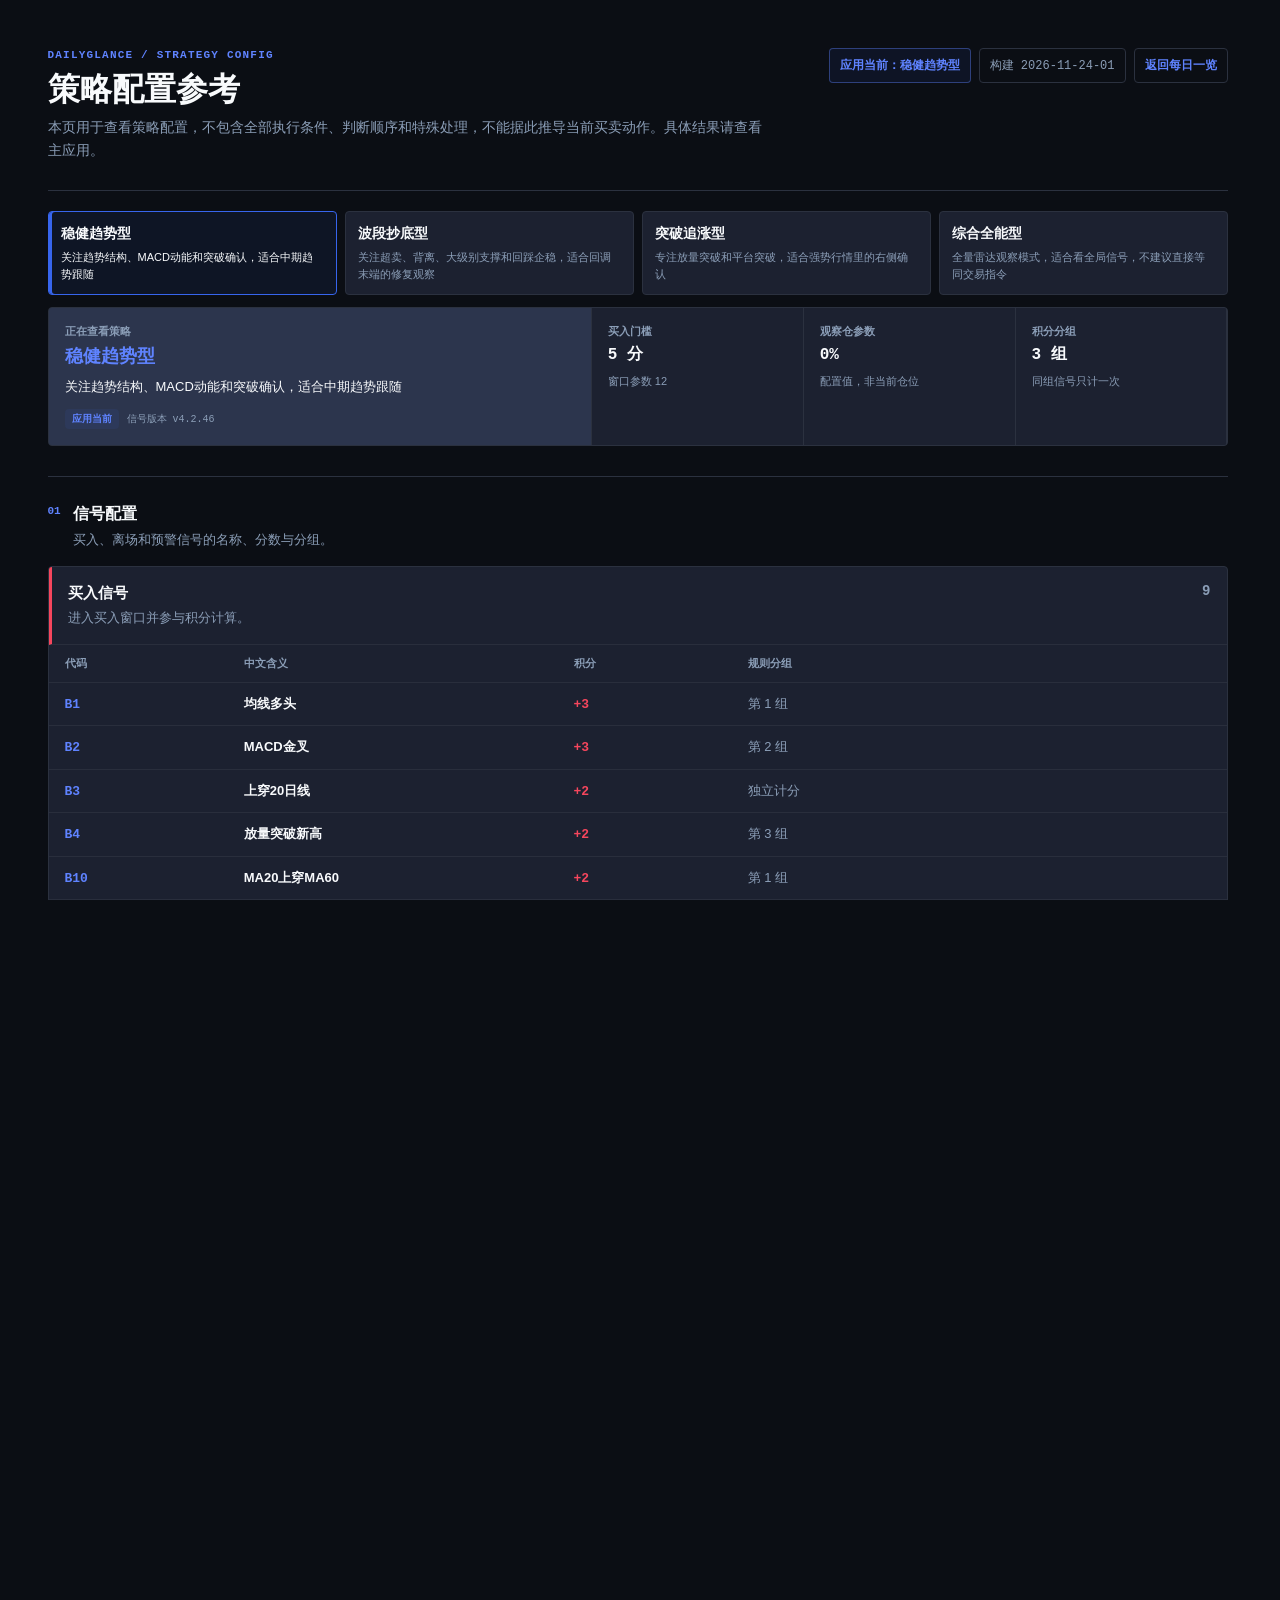
==== strategy-inspector.html @ 417b120c "Release DailyGlance 2026-11-24-01" ====
<!DOCTYPE html>
<html lang="zh-CN" class="strategy-inspector-document">
<head>
<meta charset="UTF-8">
<meta name="viewport" content="width=device-width, initial-scale=1.0">
<meta name="description" content="DailyGlance 当前生产策略的配置参考，不包含完整执行规则。">
<title>策略配置参考 · DailyGlance</title>
<link rel="icon" href="assets/icons/favicon.svg" type="image/svg+xml">
<link rel="stylesheet" href="assets/css/dailyglance.css?v=20261124-01">
<link rel="stylesheet" href="assets/css/strategy-inspector.css?v=20261124-01">
</head>
<body class="strategy-inspector-page">
<div id="mobileGate" aria-label="电脑端使用提示">
    <div class="mobile-gate-card">
        <div class="mobile-gate-icon"><img src="assets/icons/logo.svg" alt="" aria-hidden="true"></div>
        <div class="mobile-gate-title">请使用电脑端打开策略配置参考</div>
        <div class="mobile-gate-text">配置参考页需要至少 1024px 的可用宽度。</div>
        <div class="mobile-gate-brand">DailyGlance · LINPO LAB · © 2026</div>
    </div>
</div>
<main class="strategy-inspector-shell">
    <header class="strategy-inspector-header">
        <div class="strategy-inspector-copy">
            <div class="strategy-inspector-kicker">DAILYGLANCE / STRATEGY CONFIG</div>
            <h1>策略配置参考</h1>
            <p>本页用于查看策略配置，不包含全部执行条件、判断顺序和特殊处理，不能据此推导当前买卖动作。具体结果请查看主应用。</p>
        </div>
        <div class="strategy-inspector-header-actions">
            <span id="strategyCurrent" class="strategy-current-badge">应用当前：--</span>
            <span id="strategyBuild" class="strategy-build mono">构建 --</span>
            <a class="strategy-back-link" href="index.html" title="返回每日一览">返回每日一览</a>
        </div>
    </header>

    <nav id="strategyTabs" class="strategy-tabs" aria-label="策略选择"></nav>
    <section id="strategyOverview" class="strategy-overview" aria-live="polite"></section>

    <section class="strategy-section">
        <div class="strategy-section-heading"><span class="strategy-section-index">01</span><div><h2>信号配置</h2><p>买入、离场和预警信号的名称、分数与分组。</p></div></div>
        <div id="signalGroups" class="signal-groups"></div>
    </section>

    <section class="strategy-section">
        <div class="strategy-section-heading"><span class="strategy-section-index">02</span><div><h2>积分与窗口</h2><p>查看窗口参数、积分门槛和分组配置。</p></div></div>
        <div id="scoreRules" class="score-rules"></div>
    </section>

    <section class="strategy-section">
        <div class="strategy-section-heading"><span class="strategy-section-index">03</span><div><h2>原始配置</h2><p>直接读取当前策略配置对象，不包含计算代码中的全部判断逻辑。</p></div></div>
        <details class="strategy-config-details"><summary>展开当前策略配置对象</summary><pre id="rawConfig"></pre></details>
    </section>
    <footer class="strategy-inspector-footer">仅用于观察、研究和复盘，不构成投资建议。实际行情信号和每日结论请以主应用为准。</footer>
</main>
<script src="assets/js/00-strategy-config.js?v=20261124-01"></script>
<script src="assets/js/strategy-inspector.js?v=20261124-01"></script>
</body>
</html>
---- assets/css/dailyglance.css ----
/* =========================================
   1. 全局设计变量 (Design Tokens)
========================================= */
:root {
    --red: #f6465d;          
    --green: #0ecb81;        
    --blue-action: #3765ed;
    --blue-text: #5f83ff;
    --blue: var(--blue-action);
    --yellow: #f5a623;       
    --up-color: var(--red);
    --down-color: var(--green);

    --bg-up-light: rgba(246, 70, 93, 0.05);
    --bg-down-light: rgba(14, 203, 129, 0.05);
    --bg-blue-light: rgba(55, 101, 237, 0.08);
    --bg-warn-light: rgba(245, 166, 35, 0.05);
    
    --dark-bg: #0b0e14;      
    --sidebar-bg: #151924;   
    --inner-bg: #1c2130;     
    --item-bg: rgba(255, 255, 255, 0.04);
    
    --border-color: #2b313f; 
    --border-light: rgba(255, 255, 255, 0.06); 
    
    --text-main: #f8fafc;    
    --text-dim: #8b9eb7;     
    
    --page-padding: var(--space-4);
    --nav-width: 260px;
    --info-width: 350px;

    /* Radius Tokens */
    --radius-sm: 4px;
    --radius-md: 8px;
    --radius-lg: 12px;

    /* Spacing Tokens — 4px base unit */
    --space-1: 4px;
    --space-2: 8px;
    --space-3: 12px;
    --space-4: 16px;
    --space-5: 20px;
    --space-6: 24px;
    --space-8: 32px;
    --space-10: 40px;
    --space-12: 48px;

    /* Typography Tokens */
    --text-xs: 10px;
    --text-sm: 11px;
    --text-base: 12px;
    --text-md: 13px;
    --text-lg: 14px;
    --text-xl: 15px;
    --text-2xl: 16px;
    --text-3xl: 18px;
    --text-4xl: 20px;
    --text-hero: 32px;

    /* Motion Tokens */
    --transition-instant: 80ms ease;
    --transition-fast: 150ms ease;
    --transition-normal: 250ms ease;
    --transition-slow: 400ms ease;
    --transition-bounce: 300ms cubic-bezier(0.16, 1, 0.3, 1);
}

/* =========================================
   2. 基础重置与排版 (Reset & Typography)
========================================= */
* { margin: 0; padding: 0; box-sizing: border-box; }
html, body { height: 100%; width: 100%; overscroll-behavior: none; overscroll-behavior-x: none; }
body { color-scheme: dark; font-family: -apple-system, BlinkMacSystemFont, "Segoe UI", "PingFang SC", "Microsoft YaHei", "Noto Sans CJK SC", Arial, sans-serif; background: var(--dark-bg); color: var(--text-main); overflow: hidden; overscroll-behavior: none; overscroll-behavior-x: none; }
.mono { font-family: ui-monospace, SFMono-Regular, Menlo, Monaco, Consolas, "Liberation Mono", monospace; }

#mobileGate { display: none; }

::-webkit-scrollbar { width: 5px; height: 5px; }
::-webkit-scrollbar-track { background: transparent; }
::-webkit-scrollbar-thumb { background: rgba(139, 158, 183, 0.3); border-radius: 4px; }
::-webkit-scrollbar-thumb:hover { background: rgba(139, 158, 183, 0.6); }

.text-bull { color: var(--up-color) !important; }
.text-bear { color: var(--down-color) !important; }
.text-info { color: var(--blue-text) !important; }
.text-warn { color: var(--yellow) !important; }
.text-main { color: var(--text-main) !important; }
.text-dim { color: var(--text-dim) !important; }
.up { color: var(--up-color) !important; }
.down { color: var(--down-color) !important; }
.flat { color: var(--text-dim) !important; }

/* =========================================
   2.5 可访问性 — 键盘焦点 (Accessibility)
========================================= */
.compact-disclosure > summary:focus-visible,
.compact-watchlist-picker:focus-visible,
.compact-watchlist-add:focus-visible,
.compact-latest-button:focus-visible,
.logo-box:focus-visible,
.icon-btn:focus-visible,
.seg-btn:focus-visible,
.nav-btn:focus-visible,
.nav-list-item:focus-visible,
.watchlist-select-target:focus-visible,
.wl-drag-handle:focus-visible,
.wl-close:focus-visible,
.header-more-item:focus-visible,
.custom-modal-btn:focus-visible,
.toast-action:focus-visible,
.nav-capsule .btn-sm:focus-visible,
.sg-close:focus-visible,
.sg-strategy button:focus-visible,
.stock-search input:focus-visible,
.data-status-pill:focus-visible,
.workspace-empty-action:focus-visible,
.external-boundary-note:focus-visible,
.perf-toolbar button:focus-visible,
.ma-checkbox:has(input:focus-visible) {
    outline: 2px solid var(--blue-action);
    outline-offset: 2px;
}

/* =========================================
   3. 核心布局架构 (Layout Architecture)
========================================= */
.header { height: 60px; display: grid; grid-template-columns: var(--nav-width) minmax(0, 1fr) var(--info-width); align-items: center; padding: 0; background: var(--sidebar-bg); border-bottom: 1px solid var(--border-color); flex-shrink: 0; z-index: 10; position: relative; padding-top: env(safe-area-inset-top); }
.header-left { display: flex; align-items: center; gap: var(--space-3); min-width: 0; padding-left: var(--page-padding); user-select: none; }
.logo-box { background: var(--blue-action); width: 28px; height: 28px; border-radius: var(--radius-sm); display: flex; align-items: center; justify-content: center; color: #fff; text-decoration: none; transition: transform var(--transition-fast); }
.logo-box:active { transform: scale(0.95); }
.logo-img { width: 100%; height: 100%; display: block; object-fit: cover; border-radius: var(--radius-sm); }
.header-title-group { display: flex; flex-direction: column; gap: 2px; min-width: 0; }
.header-title { font-size: var(--text-xl); font-weight: 800; letter-spacing: 0.5px; }
.header-owner { color: var(--text-dim); font-size: var(--text-xs); font-weight: 700; letter-spacing: 0.6px; line-height: 1; }
.header-center { display: flex; gap: var(--space-6); height: 100%; min-width: 0; align-items: center; justify-content: center; }
.header-right { display: flex; align-items: center; justify-content: flex-end; gap: var(--space-3); min-width: 0; padding-right: var(--page-padding); }
.live-clock { font-size: var(--text-md); white-space: nowrap; letter-spacing: .03em; }
.header-tool-divider { width: 1px; height: 24px; flex-shrink: 0; background: var(--border-color); }
.header-action-group { display: flex; align-items: center; gap: var(--space-2); }
.header-more-wrap { position: relative; }
.header-more-wrap > .icon-btn[aria-expanded="true"] { color: var(--text-main); background: var(--inner-bg); }
.header-more-menu { position: absolute; top: calc(100% + var(--space-2)); right: 0; z-index: 100; width: 184px; padding: var(--space-2); border: 1px solid var(--border-color); border-radius: var(--radius-md); background: var(--sidebar-bg); box-shadow: 0 10px 30px rgba(0,0,0,.45); }
.header-more-menu[hidden] { display: none; }
.header-more-item { appearance: none; width: 100%; height: 36px; display: flex; align-items: center; gap: var(--space-3); padding: 0 var(--space-3); border: 0; border-radius: var(--radius-sm); background: transparent; color: var(--text-main); font-size: var(--text-base); font-weight: 600; text-align: left; cursor: pointer; transition: color var(--transition-instant), background var(--transition-instant); }
.header-more-item:hover { background: var(--inner-bg); }
.header-more-item svg { width: 16px; height: 16px; flex-shrink: 0; }
.header-more-item.is-destructive { color: var(--red); }
.header-more-item.is-destructive:hover { background: var(--bg-up-light); }
.header-more-divider { height: 1px; margin: var(--space-1) var(--space-2); background: var(--border-light); }

.main-container { display: flex; height: calc(100vh - 60px - env(safe-area-inset-top)); min-height: 0; background: var(--dark-bg); }
.main-container[hidden] { display: none; }
.nav-section { width: var(--nav-width); display: flex; flex-direction: column; padding: var(--space-4); gap: var(--space-2); overflow: hidden; background: var(--sidebar-bg); flex-shrink: 0; border-right: 1px solid var(--border-color); padding-bottom: max(var(--space-4), env(safe-area-inset-bottom)); }
#indexNavList { min-height: 0; flex: 1; flex-direction: column; overflow: hidden; }
#stockNavList { min-height: 0; flex: 1; flex-direction: column; overflow: hidden; }
.chart-section { flex: 1; display: flex; flex-direction: column; padding: var(--space-4); background: var(--sidebar-bg); min-width: 0; padding-bottom: max(var(--space-4), env(safe-area-inset-bottom)); }
.info-section { width: var(--info-width); display: flex; flex-direction: column; padding: var(--space-4); gap: var(--space-3); overflow-y: auto; background: var(--sidebar-bg); flex-shrink: 0; border-left: 1px solid var(--border-color); padding-bottom: max(var(--space-4), env(safe-area-inset-bottom)); }
.main-container.is-watchlist-empty .info-section { display: none; }
.external-workspace[hidden] { display: none; }
.external-workspace { height: calc(100vh - 60px - env(safe-area-inset-top)); min-height: 0; overflow-y: auto; background: var(--dark-bg); padding: var(--space-5); padding-bottom: max(var(--space-5), env(safe-area-inset-bottom)); }
.external-shell { width: min(1180px, 100%); min-height: 100%; margin: 0 auto; display: flex; flex-direction: column; gap: var(--space-6); }
.external-page-head { display: flex; align-items: center; justify-content: space-between; gap: var(--space-4); padding-bottom: var(--space-3); border-bottom: 1px solid var(--border-color); }
.external-page-copy { min-width: 0; flex: 1; display: flex; flex-direction: column; align-items: flex-start; gap: var(--space-1); }
.external-kicker,
.external-section-kicker { color: var(--blue-text); font-size: var(--text-xs); font-weight: 800; line-height: 1.2; }
.external-page-copy .external-kicker,
.external-page-copy h1 { white-space: nowrap; }
.external-page-copy h1 { margin: 0; font-size: var(--text-2xl); line-height: 1.25; }
.external-page-actions { display: flex; align-items: center; justify-content: flex-end; gap: var(--space-3); flex-shrink: 0; }
.external-page-actions .data-status-pill { max-width: 150px; }
.external-section-head { min-height: 36px; display: flex; align-items: flex-end; justify-content: space-between; gap: var(--space-4); margin-bottom: var(--space-3); }
.external-section-head h2 { margin-top: var(--space-1); font-size: var(--text-xl); line-height: 1.3; }
.external-snapshot-meta { color: var(--text-dim); font-size: var(--text-xs); text-align: right; }
.external-env-strip { min-height: 44px; display: grid; grid-template-columns: auto minmax(0, 1fr) auto; align-items: center; gap: var(--space-3); padding: var(--space-2) var(--space-3); border: 1px solid var(--border-color); border-radius: var(--radius-sm); background: var(--sidebar-bg); }
.external-env-strip-label { min-width: 112px; display: flex; flex-direction: column; gap: 2px; }
.external-env-strip-label strong { color: var(--text-main); font-size: var(--text-sm); line-height: 1.2; }
.external-env-strip-label span { color: var(--text-dim); font-size: var(--text-xs); line-height: 1.2; }
.external-env-strip-items { min-width: 0; display: grid; grid-template-columns: repeat(4, minmax(0, 1fr)); gap: var(--space-2); }
.external-env-strip-item { min-width: 0; display: flex; align-items: center; gap: 3px; padding-left: 6px; border-left: 2px solid var(--border-color); color: var(--text-dim); font-size: var(--text-xs); line-height: 1.35; white-space: nowrap; overflow: hidden; }
.external-env-strip-theme { flex-shrink: 0; color: var(--text-main); font-weight: 700; }
.external-env-strip-change { flex-shrink: 0; font-weight: 700; }
.external-env-strip-arrow { flex-shrink: 0; color: var(--text-dim); }
.external-env-strip-industries { min-width: 0; overflow: hidden; text-overflow: ellipsis; }
.external-env-strip-boundary { flex-shrink: 0; padding-left: var(--space-3); border-left: 1px solid var(--border-light); color: var(--yellow); font-size: var(--text-xs); font-weight: 700; white-space: nowrap; }
.sector-summary-grid { display: grid; grid-template-columns: repeat(4, minmax(0, 1fr)); gap: var(--space-3); }
.sector-summary-card { min-width: 0; min-height: 128px; padding: var(--space-4); border: 1px solid var(--border-color); border-radius: var(--radius-md); background: var(--sidebar-bg); display: flex; flex-direction: column; }
.sector-summary-label { display: flex; align-items: center; gap: var(--space-2); color: var(--text-dim); font-size: var(--text-sm); font-weight: 700; }
.sector-summary-dot { width: 7px; height: 7px; flex: 0 0 auto; border-radius: 50%; background: var(--border-color); }
.sector-summary-dot.is-positive { background: var(--up-color); }
.sector-summary-dot.is-mixed,
.sector-summary-dot.is-warning { background: var(--yellow); }
.sector-summary-dot.is-info { background: var(--blue); }
.sector-summary-value { margin-top: var(--space-2); color: var(--text-main); font-size: var(--text-3xl); font-weight: 800; line-height: 1.15; overflow: hidden; text-overflow: ellipsis; white-space: nowrap; }
.sector-summary-value span { margin-left: 4px; color: var(--text-dim); font-size: var(--text-xs); font-weight: 600; }
.sector-summary-note { margin-top: auto; padding-top: var(--space-2); color: var(--text-dim); font-size: var(--text-xs); line-height: 1.45; }
.sector-concept-list { display: grid; grid-template-columns: repeat(3, minmax(0, 1fr)); gap: var(--space-2); }
.sector-concept-row { min-width: 0; display: grid; grid-template-columns: minmax(0, 1.5fr) repeat(3, minmax(0, .65fr)) minmax(0, 1.2fr); align-items: center; gap: var(--space-2); padding: var(--space-2) var(--space-3); border: 1px solid var(--border-light); border-radius: var(--radius-sm); background: var(--inner-bg); overflow: hidden; }
.sector-concept-row > div:not(.sector-concept-identity) { min-width: 0; display: flex; flex-direction: column; gap: 2px; }
.sector-concept-row span { color: var(--text-dim); font-size: var(--text-xs); }
.sector-concept-row strong { min-width: 0; color: var(--text-main); font-size: var(--text-xs); overflow: hidden; text-overflow: ellipsis; white-space: nowrap; }
.sector-concept-row strong.up { color: var(--up-color); }
.sector-concept-row strong.down { color: var(--down-color); }
.sector-concept-identity { min-width: 0; display: flex; flex-direction: column; gap: 2px; }
.sector-concept-identity strong { font-size: var(--text-sm); }
.sector-concept-leader { min-width: 0; display: flex; align-items: baseline; gap: 3px; overflow: hidden; white-space: nowrap; }
.sector-concept-row .sector-concept-leader-name { min-width: 0; color: var(--text-main); font-size: var(--text-xs); font-weight: 500; overflow: hidden; text-overflow: ellipsis; white-space: nowrap; }
.sector-concept-row .sector-concept-leader-code { flex: 0 0 auto; color: var(--text-dim); font-size: var(--text-xs); font-weight: 500; }
.sector-concept-empty { grid-column: 1 / -1; padding: var(--space-4); border: 1px dashed var(--border-color); color: var(--text-dim); font-size: var(--text-sm); text-align: center; }
.sector-trend-grid { display: grid; grid-template-columns: repeat(2, minmax(0, 1fr)); gap: var(--space-3); }
.sector-trend-card { min-width: 0; padding: var(--space-4); border: 1px solid var(--border-color); border-radius: var(--radius-md); background: var(--sidebar-bg); display: flex; flex-direction: column; gap: var(--space-3); }
.sector-trend-card-head { display: flex; align-items: flex-start; justify-content: space-between; gap: var(--space-3); }
.sector-trend-identity { min-width: 0; }
.sector-trend-eyebrow { min-width: 0; display: flex; align-items: center; gap: var(--space-2); color: var(--text-dim); font-size: var(--text-xs); }
.sector-trend-eyebrow > span:first-child { padding: 2px var(--space-1); border: 1px solid var(--border-light); border-radius: var(--radius-sm); color: var(--blue-text); font-weight: 700; }
.sector-trend-identity h3 { margin-top: var(--space-2); color: var(--text-main); font-size: var(--text-xl); line-height: 1.3; overflow: hidden; text-overflow: ellipsis; white-space: nowrap; }
.sector-trend-score { flex: 0 0 auto; display: flex; flex-direction: column; align-items: flex-end; }
.sector-trend-score strong { color: var(--text-main); font-size: var(--text-3xl); line-height: 1; }
.sector-trend-score span { margin-top: 3px; color: var(--text-dim); font-size: var(--text-xs); }
.sector-trend-metrics { display: grid; grid-template-columns: repeat(3, minmax(0, 1fr)); gap: 1px; overflow: hidden; border: 1px solid var(--border-light); border-radius: var(--radius-sm); background: var(--border-light); }
.sector-trend-metrics > div { min-width: 0; padding: var(--space-2); background: var(--inner-bg); display: flex; flex-direction: column; gap: 3px; }
.sector-trend-metrics span { color: var(--text-dim); font-size: var(--text-xs); }
.sector-trend-metrics strong { color: var(--text-main); font-size: var(--text-sm); overflow: hidden; text-overflow: ellipsis; white-space: nowrap; }
.sector-trend-evidence { display: flex; align-items: center; flex-wrap: wrap; gap: var(--space-2) var(--space-3); color: var(--text-dim); font-size: var(--text-xs); line-height: 1.45; }
.sector-trend-etf { display: grid; grid-template-columns: auto minmax(0, 1fr) minmax(0, 1fr); align-items: center; gap: var(--space-2); padding: var(--space-2) 0; border-top: 1px solid var(--border-light); border-bottom: 1px solid var(--border-light); color: var(--text-dim); font-size: var(--text-xs); }
.sector-trend-etf strong { min-width: 0; overflow: hidden; text-overflow: ellipsis; white-space: nowrap; color: var(--text-main); font-size: var(--text-xs); }
.sector-trend-etf em { margin-left: 3px; color: var(--text-dim); font-style: normal; font-weight: 500; }
.sector-trend-etf .is-unmapped { grid-column: 2 / -1; color: var(--text-dim); font-weight: 500; }
.sector-trend-candidates { display: flex; flex-direction: column; gap: var(--space-2); padding-top: var(--space-2); border-top: 1px solid var(--border-light); }
.sector-trend-candidates > span { color: var(--text-dim); font-size: var(--text-xs); }
.sector-trend-candidates > div { display: grid; grid-template-columns: repeat(3, minmax(0, 1fr)); gap: var(--space-2); }
.sector-candidate-chip { min-width: 0; display: flex; flex-direction: column; gap: 3px; padding: var(--space-2); border: 1px solid var(--border-light); border-radius: var(--radius-sm); background: var(--inner-bg); }
.sector-candidate-chip span:first-child { color: var(--text-main); font-size: var(--text-xs); font-weight: 700; overflow: hidden; text-overflow: ellipsis; white-space: nowrap; }
.sector-candidate-chip span:last-child { color: var(--text-dim); font-size: var(--text-xs); overflow: hidden; text-overflow: ellipsis; white-space: nowrap; }
.sector-candidate-empty { grid-column: 1 / -1; color: var(--text-dim); font-size: var(--text-xs); }
.sector-trend-invalid { display: grid; grid-template-columns: auto minmax(0, 1fr); gap: var(--space-2); padding-top: var(--space-2); border-top: 1px dashed var(--border-color); color: var(--text-dim); font-size: var(--text-xs); line-height: 1.5; }
.sector-trend-invalid strong { color: var(--text-main); white-space: nowrap; }
.sector-trend-empty { grid-column: 1 / -1; padding: var(--space-6); border: 1px dashed var(--border-color); border-radius: var(--radius-md); background: var(--inner-bg); color: var(--text-dim); font-size: var(--text-sm); text-align: center; }
.external-boundary-note { display: flex; align-items: flex-start; gap: var(--space-3); padding: var(--space-3) var(--space-4); border: 1px solid var(--border-color); border-radius: var(--radius-sm); background: var(--inner-bg); color: var(--text-dim); font-size: var(--text-sm); line-height: 1.55; }
.external-boundary-note strong { flex-shrink: 0; color: var(--text-main); }
.external-copyright { margin-top: auto; }

/* =========================================
   4. UI 基础组件库 (UI Components)
========================================= */
.nav-btn { padding: 0; height: 100%; border: none; background: transparent; color: var(--text-dim); font-size: var(--text-md); font-weight: 600; cursor: pointer; white-space: nowrap; transition: color var(--transition-fast); user-select: none; position: relative; display: flex; align-items: center; }
.nav-btn:hover { color: var(--text-main); }
.nav-btn.active { color: var(--blue-text); font-weight: 700; }
.nav-btn.active::after { content: ''; position: absolute; bottom: -1px; left: 0; right: 0; height: 3px; background: var(--blue-action); border-radius: 3px 3px 0 0; }

.icon-btn { background: transparent; border: 1px solid var(--border-color); color: var(--text-dim); cursor: pointer; padding: var(--space-2); border-radius: var(--radius-sm); transition: all var(--transition-instant); display: flex; align-items: center; justify-content: center; }
.icon-btn:hover:not(:disabled) { background: var(--inner-bg); color: var(--text-main); }
.icon-btn:active:not(:disabled) { transform: scale(0.95); }
.icon-btn:disabled { opacity: 0.3; cursor: not-allowed; border-color: transparent; }
.icon-btn .icon { width: 16px; height: 16px; }
.icon-btn-label { gap: var(--space-2); padding-left: var(--space-3); padding-right: var(--space-3); color: var(--text-main); font-size: var(--text-sm); font-weight: 700; white-space: nowrap; }

.terminal-block { background: var(--sidebar-bg); border: 1px solid var(--border-color); border-radius: var(--radius-md); padding: var(--space-4); display: flex; flex-direction: column; box-shadow: inset 0 1px 1px rgba(255,255,255,0.02); }
.terminal-block.no-bg { background: transparent; border: none; padding: 0; box-shadow: none; }
.block-title { font-size: var(--text-base); color: var(--text-dim); font-weight: 700; border-bottom: 1px solid var(--border-color); padding-bottom: var(--space-2); margin-bottom: var(--space-3); display: flex; justify-content: space-between; align-items: baseline; }

/* 动作面板语义化类 */
.action-panel { border-radius: var(--radius-md); padding: var(--space-4); display: flex; flex-direction: column; gap: var(--space-2); border: 1px solid var(--border-color); border-left-width: 4px; position: relative; }
.panel-bull { background: var(--bg-up-light); border-left-color: var(--up-color); }
.panel-bear { background: var(--bg-down-light); border-left-color: var(--down-color); }
.panel-warn { background: var(--bg-warn-light); border-left-color: var(--yellow); }
.panel-info { background: var(--bg-blue-light); border-left-color: var(--blue); }
.panel-neutral { background: var(--item-bg); border-left-color: var(--border-color); }

.action-panel .kicker { color: var(--text-dim); font-size: var(--text-sm); font-weight: 600; }
.action-panel .action-line { display: flex; justify-content: space-between; align-items: flex-start; gap: var(--space-3); }
.action-panel .action-name { font-size: var(--text-4xl); font-weight: 800; flex: 1; min-width: 0; }
.action-panel .action-cap { text-align: right; }
.action-panel .action-cap span { display: block; color: var(--text-dim); font-size: var(--text-xs); margin-bottom: 2px; }
.action-panel .action-cap strong { display: block; color: var(--text-main); font-size: var(--text-3xl); font-weight: 700; }
.action-panel .action-cap .position-change-from { display: inline; margin: 0; font-size: var(--text-sm); font-weight: 500; white-space: nowrap; }
.action-panel .action-sub { color: var(--text-dim); font-size: var(--text-base); line-height: 1.5; padding-top: var(--space-3); border-top: 1px dashed var(--border-color); }
.conclusion-environment { font-size: var(--text-sm); line-height: 1.5; }
.decision-reason-block { display: flex; flex-direction: column; padding-top: var(--space-3); border-top: 1px dashed var(--border-color); }
.decision-reason-row { display: grid; grid-template-columns: 7.5em minmax(0, 1fr); align-items: flex-start; column-gap: var(--space-2); padding: var(--space-2) 0; color: var(--text-dim); font-size: var(--text-sm); line-height: 1.55; border-bottom: 1px solid var(--border-light); }
.decision-reason-row:first-child { padding-top: 0; }
.decision-reason-row:last-child { padding-bottom: 0; border-bottom: none; }
.decision-reason-row > span { color: var(--text-main); font-weight: 700; white-space: nowrap; }
.decision-reason-row > div { min-width: 0; overflow-wrap: anywhere; }

.level-line { display: grid; grid-template-columns: 1fr 1fr; gap: var(--space-2); margin-top: var(--space-1); }
.level-pill { display: flex; flex-direction: row; justify-content: space-between; align-items: center; background: var(--inner-bg); padding: var(--space-2) var(--space-3); border-radius: var(--radius-sm); border: 1px solid var(--border-light); }
.level-pill span { color: var(--text-dim); font-size: var(--text-sm); font-weight: 500; white-space: nowrap; }
.level-pill strong { color: var(--text-main); font-size: var(--text-md); font-weight: 600; }
.weekly-level-line .level-pill { flex-direction: column; align-items: flex-start; gap: 2px; min-width: 0; }

.decision-evidence-list { display: flex; flex-direction: column; }
.decision-evidence-row { padding: var(--space-3) 0; border-bottom: 1px solid var(--border-light); }
.decision-evidence-row:last-child { border-bottom: none; }
.decision-evidence-head { display: flex; align-items: baseline; justify-content: space-between; gap: var(--space-3); }
.decision-evidence-head span { color: var(--text-dim); font-size: var(--text-sm); font-weight: 700; white-space: nowrap; }
.decision-evidence-head strong { font-size: var(--text-md); font-weight: 800; line-height: 1.2; text-align: right; }
.weekly-context-list { margin-bottom: var(--space-2); }

.index-dash-grid { display: grid; grid-template-columns: 1fr 1fr; gap: var(--space-2); }
.index-dash-card { background: var(--inner-bg); border-radius: var(--radius-sm); padding: var(--space-2); display: flex; justify-content: space-between; align-items: center; border: 1px solid var(--border-light); }
.index-dash-card .n { font-size: var(--text-base); color: var(--text-dim); font-weight: 500; }
.index-dash-card .s { font-size: var(--text-lg); font-weight: 700; }

.market-gate-header { margin-top: var(--space-3); margin-bottom: var(--space-2); padding-bottom: var(--space-1); }
.market-gate-panel { padding: 8px 10px; gap: 5px; }
.market-gate-panel .action-line { align-items: center; gap: var(--space-2); }
.market-gate-panel .action-name { font-size: 15px; line-height: 1.2; }
.market-gate-panel .action-sub { padding-top: 5px; font-size: 10px; line-height: 1.35; }
.market-core-grid { display: grid; grid-template-columns: repeat(3, minmax(0, 1fr)); gap: 5px; padding-top: 5px; border-top: 1px solid var(--border-light); }
.market-core-state { min-width: 0; display: flex; flex-direction: column; gap: 1px; }
.market-core-state .n { color: var(--text-dim); font-size: 9px; white-space: nowrap; overflow: hidden; text-overflow: ellipsis; }
.market-core-state .s { font-size: 11px; font-weight: 700; line-height: 1.2; }

.signal-section-title { font-size: var(--text-sm); font-weight: 600; margin-bottom: var(--space-2); margin-top: var(--space-3);}
.signal-section-title:first-child { margin-top: 0; }
.signal-row { display: flex; justify-content: space-between; align-items: center; font-size: var(--text-base); color: var(--text-main); padding: var(--space-2) var(--space-2); background: var(--inner-bg); border-radius: var(--radius-sm); border: 1px solid var(--border-light); transition: background var(--transition-instant); margin-bottom: var(--space-1); }
.signal-row:hover { background: var(--item-bg); }
.signal-row .name { color: var(--text-main); min-width: 0; overflow-wrap: anywhere; }
.signal-row .tag { flex-shrink: 0; white-space: nowrap; background: rgba(55, 101, 237, 0.08); color: var(--text-dim); padding: var(--space-1) var(--space-2); border-radius: var(--radius-sm); font-size: var(--text-xs); font-weight: 600; border: 1px solid rgba(148, 163, 184, 0.16); }

.risk-note { color: var(--text-dim); font-size: var(--text-sm); line-height: 1.6; text-align: justify; padding: 0 var(--space-1); }

.nav-list-item { display: flex; flex-direction: column; gap: var(--space-1); padding: var(--space-2) var(--space-2) var(--space-2) var(--space-5); border-radius: var(--radius-sm); cursor: pointer; margin-bottom: 2px; transition: background var(--transition-instant), border-color var(--transition-instant), box-shadow var(--transition-instant), opacity var(--transition-fast); border: 1px solid transparent; user-select: none; position: relative; overflow: hidden; }
button.nav-list-item { width: 100%; appearance: none; background: transparent; color: inherit; font: inherit; text-align: left; }
.nav-list-item::before { content: ''; position: absolute; left: var(--space-2); top: 50%; width: 6px; height: 6px; border-radius: 999px; transform: translateY(-50%); background: transparent; transition: background var(--transition-instant), box-shadow var(--transition-instant); }
.nav-list-item:hover { background: var(--item-bg); }
.nav-list-item:active { background: rgba(255,255,255,0.06); }
.nav-list-item.active { background: rgba(55, 101, 237, 0.08); border-color: rgba(55, 101, 237, 0.22); box-shadow: inset 0 0 0 1px rgba(55, 101, 237, 0.18); }
.nav-list-item.active::before { background: var(--blue-action); box-shadow: 0 0 0 3px rgba(55, 101, 237, 0.14); }
.nav-list-item.active .lname { color: var(--text-main); }
.nav-list-item.watchlist-item { padding: var(--space-2); }
.nav-list-item.watchlist-item::before { display: none; }
.nav-list-item .nav-list-main { width: 100%; display: flex; align-items: center; gap: var(--space-2); min-width: 0; }
.nav-list-item .nav-list-sub { width: 100%; display: flex; align-items: center; justify-content: space-between; gap: var(--space-2); min-width: 0; }
.nav-list-item.watchlist-item .nav-list-sub { padding-left: calc(14px + var(--space-2)); }
.nav-list-item .wl-drag-handle { appearance: none; width: 14px; height: 20px; flex: 0 0 14px; display: inline-flex; align-items: center; justify-content: center; padding: 0; border: 0; border-radius: var(--radius-sm); background: transparent; color: var(--text-dim); opacity: .55; cursor: grab; transition: color var(--transition-fast), opacity var(--transition-fast), background var(--transition-fast); }
.nav-list-item .wl-drag-handle:hover { color: var(--text-main); opacity: 1; background: var(--border-light); }
.nav-list-item .wl-drag-handle:active { cursor: grabbing; }
.nav-list-item .wl-drag-handle svg { width: 8px; height: 14px; fill: currentColor; pointer-events: none; }
.nav-list-item.active .wl-drag-handle { color: var(--blue-text); opacity: .8; }
.nav-list-item.is-dragging { opacity: .38; }
.nav-list-item.drag-before::after,
.nav-list-item.drag-after::after { content: ''; position: absolute; z-index: 2; left: var(--space-2); right: var(--space-2); height: 2px; border-radius: 999px; background: var(--blue); pointer-events: none; }
.nav-list-item.drag-before::after { top: 0; }
.nav-list-item.drag-after::after { bottom: 0; }
.nav-list-item .lname-wrap { flex: 1; min-width: 0; display: flex; align-items: center; gap: var(--space-2); }
.watchlist-select-target { border-radius: var(--radius-sm); }
.nav-list-item .lname { min-width: 0; font-size: var(--text-md); font-weight: 600; white-space: nowrap; overflow: hidden; text-overflow: ellipsis; color: var(--text-main); }
.index-role { flex-shrink: 0; padding: 1px 4px; border-radius: 3px; font-size: 9px; font-weight: 700; line-height: 1.3; border: 1px solid var(--border-light); }
.index-role.core { color: var(--blue-text); background: rgba(55, 101, 237, 0.10); border-color: rgba(55, 101, 237, 0.20); }
.index-role.observe { color: var(--text-dim); background: rgba(255, 255, 255, 0.02); }
.nav-list-item .wl-sub-left { display: flex; align-items: center; gap: var(--space-2); min-width: 0; flex: 1; }
.nav-list-item .lcode { font-size: var(--text-xs); color: var(--text-dim); flex-shrink: 0; letter-spacing: 0.02em; }
.nav-list-item .lquote { display: flex; align-items: baseline; justify-content: flex-end; gap: var(--space-2); min-width: 0; margin-left: auto; }
.nav-list-item .lprice { font-size: var(--text-base); font-weight: 600; text-align: right; min-width: 48px; }
.nav-list-item .lchange { font-size: var(--text-sm); font-weight: 600; min-width: 54px; text-align: right; }
.nav-list-item .wl-close { appearance: none; background: transparent; border: none; font-size: var(--text-2xl); color: var(--text-dim); cursor: pointer; opacity: 0; padding: 0 var(--space-1); margin-left: var(--space-2); line-height: 1; transition: color var(--transition-fast), opacity var(--transition-fast); display: inline-flex; align-items: center; justify-content: center; flex-shrink: 0; }
.nav-list-item:hover .wl-close { opacity: 1; }
.nav-list-item .wl-close:hover { color: var(--red); }
.nav-list-item .wl-status { flex-shrink: 0; display: inline-flex; align-items: center; justify-content: center; min-width: 30px; height: 18px; padding: 0 var(--space-2); border-radius: 999px; font-size: var(--text-xs); font-weight: 700; letter-spacing: 0; border: 1px solid var(--border-light); background: rgba(255, 255, 255, 0.03); }
.nav-list-item .wl-status.tone-info { color: var(--blue-text); background: rgba(55, 101, 237, 0.10); border-color: rgba(55, 101, 237, 0.18); }
.nav-list-item .wl-status.tone-bull { color: var(--up-color); background: rgba(246, 70, 93, 0.10); border-color: rgba(246, 70, 93, 0.18); }
.nav-list-item .wl-status.tone-warn { color: var(--yellow); background: var(--bg-warn-light); border-color: rgba(245, 166, 35, 0.18); }
.nav-list-item .wl-status.tone-bear { color: var(--down-color); background: rgba(14, 203, 129, 0.10); border-color: rgba(14, 203, 129, 0.18); }
.nav-list-item .wl-status.tone-dim { color: var(--text-dim); }
.nav-list-item .wl-position-change { flex-shrink: 0; white-space: nowrap; color: var(--text-dim); font-size: 10px; font-weight: 600; letter-spacing: 0; }
.nav-list-item.is-unsupported { cursor: default; opacity: .78; }
.nav-list-item.is-unsupported .wl-close { opacity: 1; }

.index-list-sticky-head,
.watchlist-sticky-head { flex: 0 0 auto; background: var(--sidebar-bg); }
.index-list-items,
.watchlist-items { flex: 1; min-height: 0; margin-right: calc(0px - var(--space-4)); overflow-y: auto; padding-right: var(--space-4); scrollbar-width: none; }
.index-list-items::-webkit-scrollbar,
.watchlist-items::-webkit-scrollbar { width: 0; height: 0; display: none; }
.stock-search { position: relative; width: 100%; margin-bottom: var(--space-2); }
.stock-search input { width: 100%; background: var(--inner-bg); border: 1px solid var(--border-color); border-radius: var(--radius-sm); padding: var(--space-2) var(--space-3); color: var(--text-main); font-size: var(--text-md); font-weight: 500; outline: none; transition: border-color var(--transition-fast), box-shadow var(--transition-fast); }
.stock-search input:focus { border-color: var(--blue-action); box-shadow: 0 0 0 2px rgba(55, 101, 237, 0.18); }
.stock-search input:focus-visible { outline: none; }
.stock-search input::placeholder { color: var(--text-dim); }
.stock-suggest { position: absolute; top: calc(100% + 4px); left: 0; right: 0; z-index: 1000; background: var(--sidebar-bg); border: 1px solid var(--border-color); border-radius: var(--radius-sm); max-height: 240px; overflow-y: auto; display: none; box-shadow: 0 4px 12px rgba(0, 0, 0, 0.5); }
.stock-suggest-item { padding: var(--space-2) var(--space-3); cursor: pointer; display: flex; justify-content: space-between; align-items: center; border-bottom: 1px solid var(--border-color); }
.stock-suggest-item:last-child { border-bottom: none; }
.stock-suggest-item:hover, .stock-suggest-item.active { background: var(--inner-bg); }
.stock-suggest-item .ss-name { font-size: var(--text-md); font-weight: 600; color: var(--text-main); }
.stock-suggest-item .ss-code { font-size: var(--text-sm); color: var(--text-dim); }
.stock-suggest-item .ss-meta { display: flex; align-items: center; gap: var(--space-2); flex-shrink: 0; }
.stock-suggest-item .ss-support { color: var(--yellow); font-size: var(--text-xs); font-weight: 700; white-space: nowrap; }
.stock-suggest-item.is-unsupported { cursor: default; }
.stock-suggest-empty { padding: var(--space-4); text-align: center; color: var(--text-dim); font-size: var(--text-base); }

.stock-header { display: flex; align-items: center; margin-bottom: var(--space-3); padding-bottom: var(--space-2); border-bottom: 1px solid var(--border-color); }
.stock-header .title-wrap { display: flex; flex: 1 1 auto; align-items: baseline; flex-wrap: wrap; gap: var(--space-2); min-width: 0; }
.stock-header .title-wrap span:first-child { flex: 0 0 auto; font-size: var(--text-base); font-weight: 600; color: var(--text-dim); white-space: nowrap; }
.left-list-refresh-time { flex: 1 0 100%; display: flex; flex-wrap: wrap; gap: var(--space-2); min-width: 0; color: var(--text-dim); font-size: var(--text-xs); font-weight: 500; opacity: .72; }
.stock-header .title-wrap .left-list-refresh-time > span { font-size: inherit; font-weight: inherit; }
.left-list-refresh-status { flex: 0 0 auto; white-space: nowrap; }
.left-list-refresh-clock { flex: 1 1 auto; min-width: 0; overflow: hidden; text-overflow: ellipsis; white-space: nowrap; }
.stock-header + div .nav-list-item:first-child { margin-top: 0; }
.stock-empty { padding: var(--space-6) var(--space-4); text-align: center; color: var(--text-dim); font-size: var(--text-base); line-height: 1.6; background: var(--inner-bg); border-radius: var(--radius-sm); border: 1px dashed var(--border-color); margin-top: var(--space-2); }

.chart-toolbar { --toolbar-control-height: 34px; display: flex; align-items: flex-start; justify-content: space-between; margin-bottom: var(--space-3); flex-shrink: 0; gap: var(--space-3); flex-wrap: wrap; }
.mobile-chart-meta { display: none; }
.compact-watchlist-toolbar, .compact-watchlist-note, .compact-conclusion-context { display: none; }
.compact-disclosure > summary { display: none; }
.compact-disclosure-body { min-width: 0; }
.toolbar-left { display: flex; align-items: center; gap: var(--space-2); flex-wrap: wrap; flex: 1; }
.toolbar-right { display: flex; align-items: center; gap: var(--space-2); flex-shrink: 0; margin-left: auto; }
.chart-toolbar .segmented-control,
.chart-toolbar .icon-btn { height: var(--toolbar-control-height); }
.segmented-control { background: var(--inner-bg); border-radius: var(--radius-sm); display: flex; padding: var(--space-1); border: 1px solid var(--border-color); user-select: none; }
.seg-btn { display: flex; align-items: center; justify-content: center; padding: 0 var(--space-2); border: none; background: transparent; color: var(--text-dim); font-size: var(--text-sm); font-weight: 600; cursor: pointer; transition: all var(--transition-fast); border-radius: var(--radius-sm); }
.seg-btn:hover { color: var(--text-main); }
.seg-btn.active { background: rgba(55, 101, 237, 0.15); color: var(--blue-text); box-shadow: 0 1px 2px rgba(0,0,0,0.3); }

.ma-selector { display: flex; gap: var(--space-2); align-items: center; user-select: none; flex-wrap: nowrap; }
.ma-checkbox { position: relative; display: flex; align-items: center; gap: var(--space-1); font-size: var(--text-sm); font-weight: 700; cursor: pointer; transition: opacity var(--transition-fast); }
.ma-checkbox:hover { opacity: 0.8; }
.ma-checkbox input { position: absolute; width: 1px; height: 1px; margin: -1px; padding: 0; overflow: hidden; clip: rect(0 0 0 0); white-space: nowrap; border: 0; }
.ma-checkbox .check-box { width: 12px; height: 12px; border: 2px solid; border-radius: var(--radius-sm); transition: all var(--transition-instant); }

.integrated-container { flex: 1; display: flex; flex-direction: column; background: var(--dark-bg); border: 1px solid var(--border-color); border-radius: var(--radius-sm); min-height: 0; overflow: hidden; position: relative; overscroll-behavior: contain; overscroll-behavior-x: none; }
.workspace-empty { position: absolute; inset: 0; z-index: 12; display: flex; flex-direction: column; align-items: center; justify-content: center; gap: var(--space-3); padding: var(--space-8); text-align: center; background: var(--dark-bg); }
.workspace-empty[hidden] { display: none; }
.workspace-empty-title { color: var(--text-main); font-size: var(--text-3xl); font-weight: 700; }
.workspace-empty-copy { color: var(--text-dim); font-size: var(--text-md); line-height: 1.6; }
.workspace-empty-action { min-width: 96px; height: 34px; margin-top: var(--space-2); padding: 0 var(--space-4); border: 1px solid var(--blue-action); border-radius: var(--radius-sm); background: var(--blue-action); color: #fff; font-size: var(--text-md); font-weight: 700; cursor: pointer; transition: filter var(--transition-fast), transform var(--transition-instant); }
.workspace-empty-action:hover { filter: brightness(1.08); }
.workspace-empty-action:active { transform: scale(0.97); }
.watchlist-empty-mode .chart-toolbar { opacity: 0.48; }
.watchlist-empty-mode .chart-toolbar button:disabled,
.watchlist-empty-mode .chart-toolbar input:disabled,
.watchlist-empty-mode .ma-checkbox { cursor: not-allowed; pointer-events: none; }
.watchlist-items-empty { min-height: var(--space-4); }
.chart-placeholder-host { position: relative; }
.empty-hint { position: absolute; inset: 0; z-index: 5; display: flex; align-items: center; justify-content: center; font-size: var(--text-base); font-weight: 600; letter-spacing: 1px; pointer-events: none; }
.main-chart-box { flex: 5; position: relative; min-height: 0; z-index: 1; }
.crosshair-overlay { position: absolute; inset: 0; pointer-events: none; z-index: 5; display: none; }
.crosshair-overlay.active { display: block; }
.crosshair-line { position: absolute; top: 0; bottom: 0; width: 0; will-change: transform; transition: none; }
.crosshair-line::before { content: ''; position: absolute; top: 0; bottom: 0; left: 0; border-left: 1px dashed rgba(255,255,255,0.2); }
.crosshair-overlay.historical .crosshair-line::before { border-left-style: dashed; border-left-color: var(--blue); border-left-width: 1px; }
.crosshair-h-line { position: absolute; left: 0; right: 0; height: 0; will-change: transform; transition: none; z-index: 5; display: none; pointer-events: none; }
.crosshair-h-line.active { display: block; }
.crosshair-h-line::before { content: ''; position: absolute; left: 0; right: 0; top: 0; border-top: 1px dashed rgba(255,255,255,0.2); }
.main-chart-box.historical .crosshair-h-line::before { border-top-style: dashed; border-top-color: var(--blue); border-top-width: 1px; }
.volume-chart-box, .macd-chart-box, .kdj-chart-box { flex: 1.5; position: relative; border-top: 1px solid var(--border-color); min-height: 0; }
.main-chart-box canvas, .volume-chart-box canvas, .macd-chart-box canvas, .kdj-chart-box canvas { width: 100% !important; height: 100% !important; touch-action: pan-y; }
.main-chart-box canvas { cursor: grab; }
.main-chart-box.drag-panning canvas { cursor: grabbing; }
.chart-position-legend { flex: 0 0 auto; margin-top: var(--space-2); padding: 0 var(--space-2); color: var(--text-dim); font-size: var(--text-xs); line-height: 1.5; text-align: center; }
.chart-copyright-line { flex: 0 0 14px; display: flex; align-items: center; justify-content: center; box-sizing: border-box; margin-top: 8px; padding: 0 16px; color: var(--text-dim); font-size: 10px; font-weight: 400; line-height: 1; letter-spacing: 0; opacity: .62; white-space: nowrap; overflow: hidden; text-overflow: ellipsis; pointer-events: none; user-select: none; }

.header-meta-row { display: flex; justify-content: space-between; align-items: center; gap: var(--space-3); min-width: 0; }
.price-header-identity { flex: 1; min-width: 0; font-size: 12px; font-weight: 700; white-space: nowrap; overflow: hidden; text-overflow: ellipsis; }
.data-status-pill { position: relative; display: inline-flex; align-items: center; gap: var(--space-2); padding: 0 var(--space-2); height: 20px; border: 1px solid var(--border-light); border-radius: var(--radius-sm); background: rgba(255,255,255,0.035); max-width: 120px; min-width: 0; cursor: help; outline-offset: 2px; }
.data-status-dot { width: 6px; height: 6px; border-radius: 999px; flex-shrink: 0; background: var(--text-dim); }
.data-status-label { min-width: 0; overflow: hidden; text-overflow: ellipsis; font-size: var(--text-xs); font-weight: 800; color: var(--text-main); white-space: nowrap; }
.data-status-ok .data-status-dot { background: var(--green); }
.data-status-info .data-status-dot { background: var(--blue-action); }
.data-status-warn .data-status-dot { background: var(--yellow); }
.conclusion-title-row { display: flex; align-items: center; gap: var(--space-2); min-width: 0; }
.conclusion-strategy-label { margin-left: var(--space-1); color: var(--text-dim); font-size: var(--text-xs); font-weight: 600; white-space: nowrap; }
.conclusion-state-kicker { flex-shrink: 0; }
.action-panel .conclusion-state-kicker { color: var(--text-main); }
.action-panel.panel-bear .conclusion-state-kicker { color: var(--down-color); font-weight: 700; }
.action-panel.panel-warn .conclusion-state-kicker { color: var(--yellow); font-weight: 700; }
.action-panel.panel-bear .decision-reason-row:first-child > div,
.action-panel.panel-warn .decision-reason-row:first-child > div { color: var(--text-main); font-weight: 600; }
.data-status-pill::after {
    content: attr(data-tooltip);
    position: absolute;
    left: 0;
    top: calc(100% + 8px);
    z-index: 80;
    width: max-content;
    max-width: 220px;
    padding: 6px 8px;
    border: 1px solid var(--border-light);
    border-radius: var(--radius-sm);
    background: var(--inner-bg);
    color: var(--text-main);
    box-shadow: 0 10px 24px rgba(0,0,0,0.35);
    font-size: var(--text-sm);
    font-weight: 600;
    line-height: 1.45;
    white-space: normal;
    overflow-wrap: anywhere;
    opacity: 0;
    visibility: hidden;
    transform: translateY(-2px);
    transition: opacity var(--transition-fast), transform var(--transition-fast), visibility var(--transition-fast);
    pointer-events: none;
}
.data-status-pill:hover::after, .data-status-pill:focus-visible::after {
    opacity: 1;
    visibility: visible;
    transform: translateY(0);
}
.price-panel { padding: var(--space-3) var(--space-4); }
.price-hero-compact { display: flex; align-items: baseline; gap: var(--space-3); flex-wrap: wrap; margin-top: var(--space-2); }
.price-main { font-size: var(--text-hero); font-weight: 800; line-height: 1; text-shadow: 0 2px 4px rgba(0,0,0,0.5); }
.price-sub { font-size: var(--text-2xl); font-weight: 600; }
#cardPrice, #cardAnalysis { width: 100%; flex-direction: column; gap: var(--space-3); min-width: 0; transition: opacity 0.15s ease; }
#cardPrice > *, #cardAnalysis > * { width: 100%; min-width: 0; flex-shrink: 0; }

.nav-capsule { background: var(--inner-bg); border-radius: var(--radius-sm); padding: var(--space-1); border: 1px solid var(--border-light); display: flex; box-shadow: inset 0 1px 3px rgba(0,0,0,0.2); user-select: none; flex-shrink: 0; }
.nav-capsule .btn-sm { height: 24px; border: none; background: transparent; color: var(--text-dim); padding: 0 var(--space-2); font-size: var(--text-sm); font-weight: 700; cursor: pointer; border-radius: 4px; transition: all var(--transition-instant); }
.nav-capsule .btn-sm:hover { color: #fff; background: rgba(255, 255, 255, 0.05); }
.nav-capsule .btn-sm:active { transform: scale(0.95); }
.nav-capsule .btn-sm.active { background: var(--border-color); color: #fff; box-shadow: 0 1px 2px rgba(0,0,0,0.3); }

.data-grid-2x2 { display: grid; grid-template-columns: repeat(4, minmax(0, 1fr)); gap: 0; margin-top: var(--space-3); border-top: 1px solid var(--border-light); border-bottom: 1px solid var(--border-light); }
.data-box-row { display: flex; flex-direction: column; align-items: flex-start; gap: 2px; padding: var(--space-2) var(--space-1); min-width: 0; }
.data-box-row .lbl { color: var(--text-dim); font-size: var(--text-xs); font-weight: 500; }
.data-box-row .val { font-size: var(--text-sm); font-weight: 600; color: var(--text-main); white-space: nowrap; }
.amt-row { display: flex; justify-content: space-between; align-items: center; padding: var(--space-2) 0 0; margin-top: 0; }
.amt-row .lbl { font-size: var(--text-sm); color: var(--text-dim); font-weight: 500; }
.amt-row .val { font-size: var(--text-lg); font-weight: 700; color: var(--text-main); }

#customModal, #settingsOverlay, #helpOverlay, #perfOverlay { 
    display: flex; position: fixed; inset: 0; background: rgba(11,14,20,0.85); backdrop-filter: blur(4px); -webkit-backdrop-filter: blur(4px); 
    z-index: 10000; align-items: center; justify-content: center; padding: var(--space-5); opacity: 0; visibility: hidden; pointer-events: none; transition: opacity var(--transition-fast), visibility 0s linear var(--transition-fast);
}
#customModal { z-index: 10020; }
#settingsOverlay, #helpOverlay, #perfOverlay { background: rgba(11,14,20,0.92); backdrop-filter: none; -webkit-backdrop-filter: none; }
#customModal.show, #settingsOverlay.show, #helpOverlay.show, #perfOverlay.show { opacity: 1; visibility: visible; pointer-events: auto; transition-delay: 0s; }

.custom-modal-box { 
    background: var(--sidebar-bg); padding: var(--space-6); border-radius: var(--radius-md); border: 1px solid var(--border-color); 
    width: 100%; max-width: 420px; min-width: 280px; box-shadow: 0 10px 30px rgba(0,0,0,0.5); text-align: center; 
    transform: scale(0.95); transition: transform var(--transition-bounce); 
}
#customModal.show .custom-modal-box { transform: scale(1); }

.custom-modal-msg { margin-bottom: var(--space-6); color: var(--text-main); font-size: var(--text-lg); line-height: 1.6; text-align: left; }
.custom-modal-btns { display: flex; gap: var(--space-3); justify-content: center; }
.custom-modal-btn { flex: 1; padding: var(--space-2); border-radius: var(--radius-sm); font-size: var(--text-md); font-weight: 600; cursor: pointer; border: none; transition: all var(--transition-instant); }
.btn-cancel { background: var(--inner-bg); color: var(--text-main); border: 1px solid var(--border-color); }
.btn-cancel:hover { background: var(--border-light); }
.btn-ok { background: var(--blue); color: #fff; }
.btn-ok:hover { filter: brightness(1.1); }
.btn-ok:active { transform: scale(0.96); }

#settingsPanel, #helpPanel, #perfPanel { 
    display: flex; flex-direction: column; background: var(--sidebar-bg); border: 1px solid var(--border-color); border-radius: var(--radius-md); 
    width: 100%; max-width: 680px; max-height: 85vh; min-height: 0; overflow: hidden; box-shadow: 0 10px 30px rgba(0,0,0,0.5); transform: scale(0.98); transition: transform var(--transition-fast);
}
#perfPanel { max-width: 820px; }
#settingsOverlay.show #settingsPanel, #helpOverlay.show #helpPanel, #perfOverlay.show #perfPanel { transform: scale(1); }

.sg-header { padding: var(--space-4) var(--space-5); border-bottom: 1px solid var(--border-color); display: flex; justify-content: space-between; align-items: center; background: var(--dark-bg); border-radius: var(--radius-md) var(--radius-md) 0 0; }
.sg-header h2 { font-size: var(--text-xl); font-weight: 700; color: var(--text-main); margin: 0; }
.sg-body { flex: 1 1 auto; min-height: 0; padding: var(--space-5); overflow-x: hidden; overflow-y: auto; overscroll-behavior: contain; scrollbar-gutter: stable; -webkit-overflow-scrolling: touch; display: flex; flex-direction: column; gap: var(--space-4); }
.sg-close { background: transparent; border: none; color: var(--text-dim); font-size: var(--text-4xl); cursor: pointer; line-height: 1; transition: color var(--transition-instant); display: flex; align-items: center; justify-content: center; width: 32px; height: 32px; border-radius: var(--radius-sm); }
.sg-close:hover { background: var(--inner-bg); color: var(--text-main); }
.brand-attribution { border-top: 1px solid var(--border-light); padding-top: var(--space-4); color: var(--text-dim); font-size: var(--text-sm); line-height: 1.7; }
.brand-attribution-name { color: var(--text-main); font-size: var(--text-md); font-weight: 800; letter-spacing: 0.3px; }
.help-title,
.conclusion-block-title { margin: 0; padding-bottom: 0; border: none; }
.help-title { margin-bottom: var(--space-2); }
.help-steps { margin: 0 0 0 var(--space-5); padding: 0; font-size: var(--text-md); line-height: 1.6; }
.help-steps li:not(:last-child) { margin-bottom: var(--space-2); }
.help-link-row { margin-top: var(--space-3); }
.weekly-filter-title { margin: 0 0 var(--space-2); padding-bottom: 0; border: none; color: var(--text-dim); }
.conclusion-heading-row { display: flex; align-items: center; justify-content: space-between; margin-bottom: var(--space-2); }
.cooldown-ribbon { position: absolute; top: 0; right: 0; padding: 2px var(--space-2); border-radius: 0 7px 0 6px; background: var(--yellow); color: #000; font-size: 9px; font-weight: 800; }
.header-meta-separator { margin: 0 var(--space-2); }

.backtest-report-title { margin-bottom: var(--space-4); color: var(--text-main); font-size: var(--text-xl); font-weight: 800; letter-spacing: .5px; text-align: center; }
.backtest-report-meta { margin-bottom: var(--space-5); font-size: var(--text-base); text-align: center; }
.backtest-metric-grid { display: grid; grid-template-columns: repeat(2, minmax(0, 1fr)); gap: var(--space-3); text-align: left; }
.backtest-metric-card { padding: 14px; }
.backtest-metric-label { margin-bottom: 6px; font-size: var(--text-sm); font-weight: 600; }
.backtest-metric-value { font-size: var(--text-4xl); font-weight: 800; }
.backtest-metric-note { margin-top: 3px; font-size: var(--text-xs); }
.backtest-sample-card { grid-column: 1 / -1; }
.backtest-sample-row { display: flex; align-items: flex-end; justify-content: space-between; gap: var(--space-3); }
.backtest-win-rate { font-size: 24px; font-weight: 800; }
.backtest-sample-note { font-size: var(--text-base); font-weight: 500; text-align: right; }
.backtest-trade-list { max-height: 180px; margin-top: var(--space-4); padding: 0 var(--space-3); overflow-y: auto; border: 1px solid var(--border-color); border-radius: var(--radius-sm); text-align: left; }
.backtest-trade-row { display: flex; align-items: center; justify-content: space-between; padding: 10px 0; border-bottom: 1px dashed var(--border-color); font-size: var(--text-sm); }
.backtest-trade-row:last-child { border-bottom: 0; }
.backtest-trade-signal { flex: 1.35; text-align: left; }
.backtest-trade-action { width: 50px; flex-shrink: 0; font-weight: 700; text-align: center; }
.backtest-trade-execution { flex: 1; text-align: right; }
.backtest-trade-position { flex: 1.2; text-align: right; }
.backtest-trade-empty { margin-top: var(--space-4); padding: var(--space-5); border: 1px dashed var(--border-color); border-radius: var(--radius-sm); font-size: var(--text-base); text-align: center; }
.backtest-boundary-note { margin-top: var(--space-4); font-size: var(--text-xs); line-height: 1.5; text-align: justify; }

.sg-strategy { display: grid; grid-template-columns: 1fr 1fr; gap: var(--space-3); }
.sg-strategy button { padding: var(--space-3); border: 1px solid var(--border-color); background: var(--inner-bg); color: var(--text-dim); border-radius: var(--radius-sm); cursor: pointer; font-size: var(--text-md); font-weight: 600; text-align: left; transition: all var(--transition-instant); }
.sg-strategy button:hover { border-color: var(--text-dim); color: var(--text-main); }
.sg-strategy button.active { border-color: var(--blue-action); background: var(--bg-blue-light); color: var(--blue-text); }
.sg-strategy button .sg-desc { display: block; font-weight: 400; font-size: var(--text-sm); color: var(--text-dim); margin-top: var(--space-1); line-height: 1.5; }
.signal-config-grid { display: grid; grid-template-columns: repeat(auto-fill, minmax(180px, 1fr)); gap: var(--space-2); }
.settings-strategy-block { padding: var(--space-3) var(--space-4); }
.settings-strategy-title { display: flex; align-items: baseline; justify-content: space-between; gap: var(--space-3); margin-bottom: var(--space-2); }
.settings-current-strategy { color: var(--blue-text); font-size: var(--text-sm); font-weight: 600; }
.settings-strategy-grid { gap: var(--space-2); }
.settings-strategy-option { min-height: 64px; }
.settings-strategy-option strong { display: block; }
.settings-boundary-note { margin-top: var(--space-3); color: var(--text-dim); font-size: var(--text-sm); line-height: 1.55; }

.strategy-page-launch { display: flex; align-items: center; justify-content: space-between; gap: var(--space-4); padding: var(--space-3) var(--space-4); border: 1px solid var(--border-color); border-radius: var(--radius-sm); background: var(--inner-bg); }
.strategy-page-launch .text-dim { display: block; margin-top: 3px; font-size: var(--text-sm); line-height: 1.5; }
.strategy-page-link { flex: 0 0 auto; padding: var(--space-2) var(--space-3); border: 1px solid var(--blue-action); border-radius: var(--radius-sm); background: var(--bg-blue-light); color: var(--blue-text); font-size: var(--text-sm); font-weight: 700; text-decoration: none; white-space: nowrap; }
.strategy-page-link:hover { filter: brightness(1.12); }

.state-retry-action { align-self: flex-start; min-height: 34px; margin-top: var(--space-3); padding: 0 var(--space-4); border: 1px solid var(--blue-action); border-radius: var(--radius-sm); background: var(--blue-action); color: #fff; font-size: var(--text-base); font-weight: 700; cursor: pointer; }
.state-retry-action:hover { filter: brightness(1.08); }
.state-retry-action:focus-visible { outline: 2px solid var(--blue-action); outline-offset: 2px; }
.analysis-error-panel { border-left-color: var(--yellow); }
.sector-workspace-state { grid-column: 1 / -1; min-height: 156px; display: flex; flex-direction: column; align-items: flex-start; justify-content: center; padding: var(--space-6); border: 1px dashed var(--border-color); border-radius: var(--radius-md); background: var(--sidebar-bg); }
.sector-workspace-state.is-error { border-style: solid; border-color: rgba(245, 166, 35, .42); background: var(--bg-warn-light); }
.sector-workspace-state-kicker { color: var(--blue-text); font-size: var(--text-xs); font-weight: 800; letter-spacing: .04em; }
.sector-workspace-state.is-error .sector-workspace-state-kicker { color: var(--yellow); }
.sector-workspace-state h3 { margin-top: var(--space-2); color: var(--text-main); font-size: var(--text-3xl); }
.sector-workspace-state p { margin-top: var(--space-2); color: var(--text-dim); font-size: var(--text-md); line-height: 1.6; }
.external-workspace[data-ui-state="error"] .external-data-section,
.external-workspace[data-ui-state="loading"] .external-data-section { display: none; }

.perf-toolbar { display: flex; gap: var(--space-2); flex-wrap: wrap; }
.perf-toolbar button { padding: var(--space-2) var(--space-3); border: 1px solid var(--border-color); background: var(--inner-bg); color: var(--text-main); border-radius: var(--radius-sm); cursor: pointer; font-size: var(--text-base); font-weight: 600; }
.perf-toolbar button:hover { border-color: var(--text-dim); }
.perf-empty { padding: var(--space-6); border: 1px dashed var(--border-color); border-radius: var(--radius-sm); color: var(--text-dim); text-align: center; font-size: var(--text-base); }
.perf-section-note { color: var(--text-dim); font-size: var(--text-sm); line-height: 1.5; }
.perf-list { display: flex; flex-direction: column; gap: var(--space-2); }
.perf-item { border: 1px solid var(--border-light); background: var(--inner-bg); border-radius: var(--radius-sm); padding: var(--space-3); display: flex; flex-direction: column; gap: var(--space-2); }
.perf-item-head { display: flex; justify-content: space-between; align-items: baseline; gap: var(--space-3); }
.perf-item-title { font-size: var(--text-md); font-weight: 700; color: var(--text-main); }
.perf-root-heading { margin: 10px 0 var(--space-2); }
.perf-subheading { margin: var(--space-3) 0 var(--space-2); }
.perf-section-heading { margin: 14px 0 var(--space-2); }
.perf-item-total { font-size: var(--text-md); font-weight: 700; color: var(--blue-text); }
.perf-path-row { display: flex; justify-content: space-between; align-items: baseline; gap: var(--space-3); padding: var(--space-2) var(--space-3); border-radius: var(--radius-sm); background: rgba(55, 101, 237, 0.08); border: 1px solid rgba(55, 101, 237, 0.18); }
.perf-path-label { font-size: var(--text-sm); font-weight: 700; color: var(--blue-text); }
.perf-path-value { font-size: var(--text-sm); color: var(--text-main); }
.perf-item-meta { font-size: var(--text-sm); color: var(--text-dim); line-height: 1.5; }
.perf-steps { display: flex; flex-direction: column; gap: var(--space-2); }
.perf-step { display: flex; justify-content: space-between; gap: var(--space-3); font-size: var(--text-sm); color: var(--text-main); }
.perf-step .step-name { color: var(--text-dim); }

#loading { 
    position: fixed; inset: 0; background: rgba(11,14,20,0.85); backdrop-filter: blur(4px); -webkit-backdrop-filter: blur(4px); 
    display: flex; flex-direction: column; align-items: center; justify-content: center; z-index: 99999; color: var(--blue-text); font-size: var(--text-md); font-weight: 700; transition: opacity var(--transition-slow); opacity: 0; pointer-events: none; letter-spacing: 1px;
}
#loading.show { opacity: 1; pointer-events: auto; }
#loading.show.is-error { pointer-events: auto; }
@keyframes spin { to { transform: rotate(360deg); } }
.spin { animation: spin 1s linear infinite; }
.loading-wrap { display: flex; align-items: center; gap: var(--space-3); background: var(--sidebar-bg); padding: var(--space-4) var(--space-6); border-radius: var(--radius-lg); border: 1px solid var(--border-color); box-shadow: 0 10px 30px rgba(0,0,0,0.5); color: var(--text-main); }
#loading.is-error { background: rgba(11,14,20,0.94); }
.loading-error { width: min(420px, calc(100vw - var(--space-8))); align-items: flex-start; flex-direction: column; border-color: rgba(245, 166, 35, .42); background: var(--sidebar-bg); letter-spacing: 0; }
.loading-error-kicker { color: var(--yellow); font-size: var(--text-sm); font-weight: 700; }
.loading-error strong { color: var(--text-main); font-size: var(--text-lg); }
.loading-error-detail { color: var(--text-dim); font-size: var(--text-base); font-weight: 400; line-height: 1.6; }

@media (min-width: 1024px) and (max-width: 1180px) {
    :root {
        --nav-width: 248px;
        --info-width: 338px;
        --page-padding: var(--space-3);
    }
    .chart-section,
    .nav-section,
    .info-section { padding-left: var(--space-3); padding-right: var(--space-3); }
    .chart-toolbar { gap: var(--space-2); }
    .toolbar-left,
    .ma-selector { gap: var(--space-1); }
}

@media(max-width: 1024px) { 
    .info-section .data-status-pill::after { left: auto; right: 0; }
    .data-grid-2x2 { grid-template-columns: repeat(2, minmax(0, 1fr)); }
    .level-line { grid-template-columns: repeat(2, minmax(0, 1fr)); }
    .level-pill { min-width: 0; flex-direction: column; align-items: flex-start; gap: 2px; padding: var(--space-2); }
    .sector-summary-grid { grid-template-columns: repeat(2, minmax(0, 1fr)); }
    .sector-concept-list { grid-template-columns: repeat(2, minmax(0, 1fr)); }
    .sector-concept-row { grid-template-columns: minmax(110px, 1.4fr) repeat(3, minmax(48px, .65fr)); }
    .sector-concept-row > div:last-child { grid-column: 1 / -1; flex-direction: row !important; gap: var(--space-2) !important; align-items: baseline; }
}
@media(max-width: 900px) {
    .price-main { font-size: 28px; }
    .action-panel .action-name { font-size: var(--text-3xl); }
    .strategy-page-launch { align-items: stretch; flex-direction: column; }
    .strategy-page-link { text-align: center; }
    .sector-trend-grid { grid-template-columns: 1fr; }
    .sector-concept-list { grid-template-columns: 1fr; }
    .sector-concept-row { grid-template-columns: minmax(130px, 1.5fr) repeat(3, minmax(54px, .7fr)); }
    .sector-concept-row > div:last-child { grid-column: auto; flex-direction: column !important; gap: 2px !important; align-items: stretch; }
}
@media(max-width: 1023px) {
    html { min-height: 100%; overflow-x: hidden; }
    body.dailyglance-app {
        min-height: 100%;
        height: auto;
        overflow-x: hidden;
        overflow-y: auto;
        overscroll-behavior-x: none;
        overscroll-behavior-y: auto;
        background: var(--dark-bg);
    }

    /* 独立策略页仍保持电脑端边界；首页不再渲染 mobileGate。 */
    .strategy-inspector-shell { display: none !important; }
    #mobileGate {
        min-height: 100vh;
        min-height: 100dvh;
        padding: max(var(--space-6), env(safe-area-inset-top)) var(--space-5) max(var(--space-6), env(safe-area-inset-bottom));
        display: flex;
        align-items: center;
        justify-content: center;
        background: var(--dark-bg);
    }
    .mobile-gate-card {
        width: min(100%, 360px);
        display: flex;
        flex-direction: column;
        align-items: center;
        gap: var(--space-4);
        text-align: center;
    }
    .mobile-gate-icon {
        width: 56px;
        height: 56px;
        border-radius: var(--radius-md);
        background: var(--blue-action);
        display: flex;
        align-items: center;
        justify-content: center;
        box-shadow: 0 14px 34px rgba(0, 0, 0, 0.32);
    }
    .mobile-gate-icon img { width: 100%; height: 100%; display: block; border-radius: var(--radius-md); }
    .mobile-gate-title { font-size: var(--text-4xl); font-weight: 800; color: var(--text-main); line-height: 1.35; }
    .mobile-gate-text { font-size: var(--text-lg); line-height: 1.7; color: var(--text-dim); }
    .mobile-gate-brand { color: var(--text-dim); font-size: var(--text-sm); font-weight: 700; letter-spacing: 0.3px; }

    /* 首页窄屏骨架：品牌 / 两个主入口 / 单栏内容。 */
    .dailyglance-app .header {
        position: sticky;
        top: 0;
        z-index: 90;
        height: auto;
        min-height: 100px;
        grid-template-columns: minmax(0, 1fr) auto;
        grid-template-rows: 56px 44px;
        align-items: center;
        padding: env(safe-area-inset-top) 0 0;
        background: rgba(21, 25, 36, 0.98);
        backdrop-filter: blur(12px);
        -webkit-backdrop-filter: blur(12px);
    }
    .dailyglance-app .header-left {
        grid-column: 1;
        grid-row: 1;
        gap: var(--space-2);
        padding-left: var(--space-3);
    }
    .dailyglance-app .logo-box { width: 36px; height: 36px; }
    .dailyglance-app .header-title { font-size: var(--text-xl); }
    .dailyglance-app .header-owner { font-size: var(--text-xs); }
    .dailyglance-app .header-center {
        grid-column: 1 / -1;
        grid-row: 2;
        width: 100%;
        height: 44px;
        gap: 0;
        padding: 0 var(--space-3);
        border-top: 1px solid var(--border-light);
    }
    .dailyglance-app .header-center .nav-btn {
        flex: 1 1 50%;
        min-height: 44px;
        justify-content: center;
        font-size: var(--text-lg);
    }
    .dailyglance-app .header-center .nav-btn[data-tab="external"] { display: none; }
    .dailyglance-app .header-right {
        grid-column: 2;
        grid-row: 1;
        gap: 0;
        padding-right: var(--space-3);
    }
    .dailyglance-app .live-clock,
    .dailyglance-app .header-tool-divider,
    .dailyglance-app #btnHelp,
    .dailyglance-app #headerMoreWrap { display: none; }
    .dailyglance-app #btnSettings { width: 36px; height: 36px; }
    .dailyglance-app #btnSettings .icon { width: 18px; height: 18px; }

    .dailyglance-app .main-container {
        display: flex;
        flex-direction: column;
        width: 100%;
        height: auto;
        min-height: calc(100dvh - 100px - env(safe-area-inset-top));
        overflow: visible;
        background: var(--dark-bg);
    }
    .dailyglance-app .main-container[hidden] { display: none; }
    .dailyglance-app .external-workspace { display: none !important; }

    /* 标的选择由左侧栏改为横向触摸轨道。 */
    .dailyglance-app .nav-section {
        order: 0;
        width: 100%;
        flex: 0 0 auto;
        gap: var(--space-2);
        padding: var(--space-3) var(--space-3) var(--space-2);
        overflow: visible;
        border-right: none;
        border-bottom: 1px solid var(--border-color);
        background: var(--sidebar-bg);
    }
    .dailyglance-app #indexNavList,
    .dailyglance-app #stockNavList { flex: 0 0 auto; min-height: 0; overflow: visible; }
    .dailyglance-app .index-list-sticky-head,
    .dailyglance-app .watchlist-header-slot,
    .dailyglance-app #leftMarketContext { display: none; }
    .dailyglance-app .index-list-items {
        flex: 0 0 auto;
        width: calc(100% + var(--space-3) * 2);
        min-height: 0;
        margin: 0 calc(0px - var(--space-3));
        padding: 0 var(--space-3) var(--space-1);
        overflow-x: auto;
        overflow-y: hidden;
        scroll-snap-type: x proximity;
        scroll-padding-inline: var(--space-3);
        scrollbar-width: none;
        -webkit-overflow-scrolling: touch;
    }
    .dailyglance-app .index-list-items > div:first-child {
        display: flex;
        align-items: stretch;
        gap: var(--space-2);
        width: max-content;
    }
    .dailyglance-app .index-list-items .nav-list-item {
        width: 158px;
        min-width: 158px;
        min-height: 68px;
        flex: 0 0 158px;
        margin: 0;
        padding: var(--space-2) var(--space-3) var(--space-2) var(--space-5);
        scroll-snap-align: start;
    }
    .dailyglance-app .index-list-items .nav-list-item .nav-list-sub {
        display: grid;
        grid-template-columns: minmax(0, 1fr);
        align-items: start;
        row-gap: var(--space-1);
    }
    .dailyglance-app .index-list-items .nav-list-item .lquote {
        display: grid;
        grid-template-columns: 48px 54px;
        justify-content: space-between;
        gap: var(--space-2);
        width: 100%;
    }
    .dailyglance-app .index-list-items .nav-list-item .lprice,
    .dailyglance-app .index-list-items .nav-list-item .lchange {
        min-width: 0;
        white-space: nowrap;
    }
    .dailyglance-app .compact-watchlist-toolbar { display: flex; gap: var(--space-2); }
    .dailyglance-app .compact-watchlist-picker,
    .dailyglance-app .compact-watchlist-add,
    .dailyglance-app .compact-latest-button {
        min-height: 44px;
        padding: 0 var(--space-3);
        border: 1px solid var(--border-color);
        border-radius: var(--radius-sm);
        background: var(--inner-bg);
        color: var(--text-main);
        font: inherit;
        font-size: var(--text-base);
        cursor: pointer;
    }
    .dailyglance-app .compact-watchlist-picker { flex: 1; min-width: 0; display: flex; gap: var(--space-2); align-items: center; justify-content: space-between; }
    .dailyglance-app .compact-watchlist-picker strong { overflow: hidden; text-overflow: ellipsis; white-space: nowrap; }
    .dailyglance-app .compact-watchlist-picker span { flex-shrink: 0; color: var(--text-dim); }
    .dailyglance-app .compact-watchlist-add { flex-shrink: 0; color: var(--blue-text); }
    .dailyglance-app .compact-watchlist-note { display: block; margin: var(--space-2) 0; color: var(--text-dim); font-size: var(--text-xs); line-height: 1.5; }
    .dailyglance-app #stockNavList:not(.compact-watchlist-open) > .watchlist-sticky-head,
    .dailyglance-app #stockNavList:not(.compact-watchlist-open) > .watchlist-items { display: none; }
    .dailyglance-app .watchlist-items { flex: 0 0 auto; width: 100%; max-height: min(36dvh, 300px); margin: 0; padding: 0; overflow-x: hidden; overflow-y: auto; overscroll-behavior-y: contain; }
    .dailyglance-app .watchlist-items .nav-list-item {
        width: 100%;
        min-width: 0;
        min-height: 68px;
        margin: 0 0 var(--space-2);
        padding: var(--space-1) var(--space-2) var(--space-2) var(--space-3);
    }
    .dailyglance-app .stock-search { margin: 0 0 var(--space-2); }
    .dailyglance-app .stock-search input {
        min-height: 44px;
        padding: 0 var(--space-3);
        font-size: 16px;
    }
    .dailyglance-app .stock-suggest { max-height: min(44dvh, 320px); }
    .dailyglance-app .stock-suggest-item { min-height: 44px; }
    .dailyglance-app .nav-list-item .wl-drag-handle { display: none; }
    .dailyglance-app .nav-list-item.watchlist-item .nav-list-sub { padding-left: 0; }
    .dailyglance-app .nav-list-item .wl-close {
        width: 44px;
        height: 44px;
        margin-left: 0;
        opacity: 1;
    }
    .dailyglance-app .watchlist-items-empty { min-height: 0; }

    /* 手机先读报价、结论与风险；主图和可展开的详细依据后置。 */
    .dailyglance-app .info-section {
        order: 1;
        display: contents;
    }
    .dailyglance-app .info-section > #lastRefreshBar {
        order: 1;
        width: calc(100% - var(--space-3) * 2);
        min-width: 0;
        margin: var(--space-3) var(--space-3) 0;
        align-items: center;
        justify-content: flex-start;
        flex-wrap: wrap;
        column-gap: var(--space-3);
        row-gap: var(--space-1);
        min-height: 0;
    }
    .dailyglance-app .info-section > #lastRefreshBar .refresh-time-text {
        display: none;
        min-width: 0;
        flex: 0 1 auto;
        line-height: 1.4;
    }
    .dailyglance-app .info-section > #lastRefreshBar .data-status-pill {
        flex: 0 0 auto;
        max-width: none;
    }
    .dailyglance-app .info-section > #cardPrice,
    .dailyglance-app .info-section > #cardAnalysis {
        width: calc(100% - var(--space-3) * 2);
        margin-right: var(--space-3);
        margin-left: var(--space-3);
    }
    .dailyglance-app .info-section > #cardPrice { order: 2; margin-top: var(--space-3); }
    .dailyglance-app #cardAnalysis > :not(.risk-note) { order: 3; width: calc(100% - var(--space-3) * 2); margin: var(--space-3) var(--space-3) 0; }
    .dailyglance-app .price-panel,
    .dailyglance-app .terminal-block,
    .dailyglance-app .action-panel { padding: var(--space-3) var(--space-4); }
    .dailyglance-app .header-meta-row { gap: var(--space-2); }
    .dailyglance-app .price-main { font-size: 30px; }
    .dailyglance-app .price-sub { font-size: var(--text-3xl); }
    .dailyglance-app .nav-capsule .btn-sm {
        min-width: 36px;
        height: 36px;
        padding: 0 var(--space-2);
        font-size: var(--text-base);
    }
    .dailyglance-app .nav-capsule {
        min-height: 38px;
        padding: 0;
        align-items: center;
    }
    .dailyglance-app .action-panel .action-line { display: grid; grid-template-columns: minmax(0, 1fr) auto; align-items: start; }
    .dailyglance-app .action-panel .action-name { min-width: 0; font-size: 24px; line-height: 1.25; overflow-wrap: anywhere; }
    .dailyglance-app .action-panel .action-cap { min-width: 92px; max-width: 112px; }
    .dailyglance-app .action-panel .action-cap strong { font-size: var(--text-4xl); }
    .dailyglance-app .decision-reason-row {
        display: block;
        padding: var(--space-2) 0;
        font-size: var(--text-md);
        line-height: 1.55;
    }
    .dailyglance-app .decision-reason-row > span { white-space: normal; }
    .dailyglance-app .decision-reason-row > div { display: inline; }
    .dailyglance-app .compact-conclusion-context { display: flex; align-items: center; justify-content: space-between; gap: var(--space-2); padding-bottom: var(--space-3); margin-bottom: var(--space-3); border-bottom: 1px solid var(--border-light); }
    .dailyglance-app .compact-conclusion-context > div { min-width: 0; display: flex; flex-wrap: wrap; gap: var(--space-1) var(--space-2); align-items: baseline; }
    .dailyglance-app .compact-conclusion-context strong { font-size: var(--text-base); overflow-wrap: anywhere; }
    .dailyglance-app .compact-conclusion-context span { font-size: var(--text-xs); color: var(--text-dim); }
    .dailyglance-app .compact-conclusion-context.is-history span { color: var(--yellow); }
    .dailyglance-app .compact-latest-button { flex-shrink: 0; color: var(--blue-text); }
    .dailyglance-app .compact-disclosure > summary { min-height: 44px; display: flex; align-items: center; justify-content: space-between; gap: var(--space-2); cursor: pointer; list-style: none; color: var(--text-main); font-size: var(--text-base); font-weight: 600; }
    .dailyglance-app .compact-disclosure > summary::-webkit-details-marker { display: none; }
    .dailyglance-app .compact-disclosure-hint { color: var(--text-dim); font-size: var(--text-sm); font-weight: 400; }
    .dailyglance-app .compact-disclosure-hint::after { content: '展开 ＋'; }
    .dailyglance-app .compact-disclosure[open] > summary .compact-disclosure-hint::after { content: '收起 −'; }
    .dailyglance-app .price-panel > .compact-disclosure { margin-top: var(--space-2); border-top: 1px solid var(--border-light); }
    .dailyglance-app .compact-disclosure .data-grid-2x2 { margin-top: 0; }
    .dailyglance-app .decision-evidence-row { padding: var(--space-3) 0; }
    .dailyglance-app .decision-evidence-head span { font-size: var(--text-base); }
    .dailyglance-app .decision-evidence-head strong { font-size: var(--text-lg); }
    .dailyglance-app .risk-note { font-size: var(--text-base); line-height: 1.7; }
    .dailyglance-app #cardAnalysis > .risk-note { display: none; }
    .dailyglance-app .data-box-row .lbl { font-size: var(--text-sm); }
    .dailyglance-app .data-box-row .val { font-size: var(--text-md); }

    .dailyglance-app .chart-section {
        display: contents;
    }
    .dailyglance-app .chart-toolbar {
        order: 4;
        width: calc(100% - var(--space-3) * 2);
        margin: var(--space-3) var(--space-3) var(--space-2);
    }
    .dailyglance-app .integrated-container {
        order: 5;
        width: calc(100% - var(--space-3) * 2);
        margin: 0 var(--space-3);
    }
    .dailyglance-app .chart-toolbar {
        min-height: 36px;
        align-items: center;
        margin-bottom: var(--space-2);
        gap: var(--space-2);
    }
    .dailyglance-app .chart-toolbar #periodTabs,
    .dailyglance-app .chart-toolbar #rangeTabs,
    .dailyglance-app .chart-toolbar .ma-selector,
    .dailyglance-app .chart-toolbar #btnBacktest { display: none !important; }
    .dailyglance-app .mobile-chart-meta {
        display: flex;
        align-items: center;
        min-height: 36px;
        color: var(--text-main);
        font-size: var(--text-lg);
        font-weight: 800;
    }
    .dailyglance-app .toolbar-left { flex: 1 1 auto; }
    .dailyglance-app .toolbar-right { margin-left: auto; }
    .dailyglance-app #updateDataBtn { width: 36px; height: 36px; }
    .dailyglance-app #updateDataBtn .icon { width: 18px; height: 18px; }
    .dailyglance-app .integrated-container {
        width: calc(100% - var(--space-3) * 2);
        height: clamp(240px, 36dvh, 320px);
        min-height: 240px;
        flex: 0 0 auto;
        touch-action: pan-y;
        overscroll-behavior-y: auto;
    }
    .dailyglance-app .main-chart-box { flex: 1 1 auto; min-height: 0; }
    .dailyglance-app .volume-chart-box,
    .dailyglance-app .macd-chart-box,
    .dailyglance-app .kdj-chart-box { display: none !important; }
    .dailyglance-app .chart-position-legend { order: 6; width: calc(100% - var(--space-3) * 2); margin: var(--space-2) var(--space-3) 0; box-sizing: border-box; }
    .dailyglance-app .chart-copyright-line {
        order: 7;
        flex: 0 0 auto;
        width: calc(100% - var(--space-3) * 2);
        min-height: 28px;
        margin: var(--space-3) var(--space-3) max(var(--space-4), env(safe-area-inset-bottom));
        padding: 0 var(--space-2);
        font-size: var(--text-xs);
        line-height: 1.4;
        white-space: normal;
        text-align: center;
    }
    .dailyglance-app .workspace-empty { padding: var(--space-6); }
    .dailyglance-app .workspace-empty-action,
    .dailyglance-app .state-retry-action { min-height: 44px; }

    /* 手机上只保留策略切换，研究入口和诊断面板仍属于电脑端。 */
    .dailyglance-app #helpOverlay,
    .dailyglance-app #perfOverlay { display: none !important; }
    .dailyglance-app #settingsOverlay {
        align-items: center;
        justify-content: center;
        padding: max(var(--space-3), env(safe-area-inset-top)) var(--space-3) max(var(--space-3), env(safe-area-inset-bottom));
    }
    .dailyglance-app #settingsPanel {
        width: 100%;
        max-width: none;
        max-height: min(88dvh, 720px);
        border-radius: var(--radius-lg);
    }
    .dailyglance-app #settingsPanel .strategy-page-launch { display: none; }
    .dailyglance-app #settingsPanel .sg-header { padding: var(--space-4); }
    .dailyglance-app #settingsPanel .sg-body { padding: var(--space-4); }
    .dailyglance-app #settingsPanel .sg-close { width: 44px; height: 44px; flex: 0 0 44px; }
    .dailyglance-app #settingsPanel .sg-strategy { grid-template-columns: minmax(0, 1fr); }
    .dailyglance-app #settingsPanel .settings-strategy-option { min-height: 72px; }
    .dailyglance-app .custom-modal-btn { min-height: 44px; font-size: var(--text-lg); }
    .dailyglance-app #toastContainer {
        bottom: max(var(--space-4), env(safe-area-inset-bottom));
        width: calc(100% - var(--space-6));
    }
    .dailyglance-app .toast { width: 100%; max-width: 420px; }
}

@media (prefers-reduced-motion: reduce) {
    *, *::before, *::after {
        scroll-behavior: auto !important;
        animation-duration: 0.01ms !important;
        animation-iteration-count: 1 !important;
        transition-duration: 0.01ms !important;
    }
    .price-pulse,
    .spin { animation: none !important; }
}

/* =========================================
   P1-5: 刷新时间戳与价格脉冲
========================================= */
.refresh-bar { display: flex; flex-wrap: wrap; align-items: center; gap: var(--space-2); padding: 0; background: transparent; border: none; position: relative; align-self: flex-start; width: 100%; max-width: 100%; font-size: var(--text-sm); line-height: 1.5; }
.refresh-bar > .data-status-pill { flex: 0 0 auto; gap: var(--space-1); padding: 0; border: none; background: transparent; max-width: none; }
.refresh-bar .data-status-label { font-size: var(--text-sm); font-weight: 600; }
.refresh-quote { flex: 0 0 auto; white-space: nowrap; }
.refresh-quote::before { content: '·'; margin-right: var(--space-2); }
.refresh-freshness { min-width: 0; font-size: var(--text-sm); line-height: 1.5; }
.refresh-details { margin-left: auto; flex: 0 0 auto; }
.refresh-details > summary { display: flex; align-items: center; justify-content: center; width: 20px; height: 20px; list-style: none; color: var(--text-dim); cursor: pointer; border-radius: var(--radius-sm); font-size: var(--text-md); }
.refresh-details > summary::-webkit-details-marker { display: none; }
.refresh-details > summary:hover, .refresh-details[open] > summary { color: var(--text-main); background: var(--inner-bg); }
.refresh-details > summary:focus-visible { outline: 2px solid var(--blue-action); outline-offset: 2px; }
.refresh-details-body { position: absolute; z-index: 80; top: calc(100% + var(--space-1)); right: 0; width: 100%; box-sizing: border-box; display: flex; flex-direction: column; gap: var(--space-2); padding: var(--space-3); border: 1px solid var(--border-light); border-radius: var(--radius-sm); background: var(--inner-bg); color: var(--text-main); font-size: var(--text-sm); line-height: 1.6; overflow-wrap: anywhere; }
.refresh-detail-text { white-space: pre-line; }
.refresh-time-text { font-size: var(--text-sm); }
@media (max-width: 1023px) {
    .dailyglance-app .info-section > #lastRefreshBar .refresh-time-text { display: inline; }
    .refresh-details > summary { width: 44px; height: 44px; }
}
.refresh-dot { display: none; }
@keyframes refreshPulse { 0%, 100% { opacity: 0.4; } 50% { opacity: 1; } }
@keyframes pricePulse { 0% { transform: scale(1); } 40% { transform: scale(1.05); } 100% { transform: scale(1); } }
.price-pulse { animation: pricePulse 0.4s cubic-bezier(0.16, 1, 0.3, 1); }

/* =========================================
   P1-6: Toast 组件
========================================= */
#toastContainer { position: fixed; bottom: 24px; left: 50%; transform: translateX(-50%); z-index: 10050; display: flex; flex-direction: column-reverse; gap: var(--space-2); align-items: center; pointer-events: none; }
.toast { background: var(--sidebar-bg); border: 1px solid var(--border-color); border-left-width: 3px; border-radius: var(--radius-md); padding: var(--space-3) var(--space-5); color: var(--text-main); font-size: var(--text-md); font-weight: 500; box-shadow: 0 8px 24px rgba(0,0,0,0.4); opacity: 0; transform: translateY(20px); transition: opacity var(--transition-normal), transform var(--transition-bounce); pointer-events: auto; max-width: 360px; }
.toast.show { opacity: 1; transform: translateY(0); }
.toast-info { border-left-color: var(--blue); }
.toast-warn { border-left-color: var(--yellow); }
.toast-error { border-left-color: var(--red); }
.toast-with-action { display: flex; align-items: center; gap: var(--space-3); }
.toast-msg { flex: 1; min-width: 0; }
.toast-action { background: var(--inner-bg); border: 1px solid var(--border-color); color: var(--blue-text); padding: var(--space-1) var(--space-3); border-radius: var(--radius-sm); font-size: var(--text-base); font-weight: 700; cursor: pointer; white-space: nowrap; transition: all var(--transition-instant); flex-shrink: 0; }
.toast-action:hover { background: var(--bg-blue-light); }

/* =========================================
   P1-7: 移除自选股待删状态
========================================= */
.nav-list-item.pending-remove { opacity: 0.35; pointer-events: none; }

/* =========================================
   P1-9: 冻结状态徽章
========================================= */
.freeze-badge { position: absolute; top: 8px; left: 50%; transform: translateX(-50%); z-index: 10; background: rgba(55, 101, 237, 0.12); border: 1px solid rgba(55, 101, 237, 0.28); border-radius: 999px; padding: var(--space-1) var(--space-3); font-size: var(--text-sm); font-weight: 700; color: var(--blue-text); display: flex; align-items: center; gap: var(--space-1); pointer-events: none; white-space: nowrap; }
.freeze-badge .freeze-badge-date { font-size: var(--text-xs); opacity: 0.8; }
---- assets/css/strategy-inspector.css ----
.strategy-inspector-document { height: 100%; min-height: 100%; overflow: hidden !important; }
.strategy-inspector-page { min-height: 100vh; background: var(--dark-bg); color: var(--text-main); }
.strategy-inspector-page { height: 100%; min-height: 0; overflow-x: hidden; overflow-y: scroll !important; overscroll-behavior: auto !important; touch-action: pan-y; -webkit-overflow-scrolling: touch; scrollbar-gutter: stable; }
.strategy-inspector-shell { width: min(1180px, calc(100% - var(--space-12))); margin: 0 auto; padding: var(--space-12) 0 64px; }
.strategy-inspector-header { display: flex; justify-content: space-between; gap: var(--space-8); align-items: flex-start; padding-bottom: 28px; border-bottom: 1px solid var(--border-color); }
.strategy-inspector-copy { min-width: 0; }
.strategy-inspector-kicker { color: var(--blue-text); font: 700 var(--text-sm)/1.4 ui-monospace, SFMono-Regular, Menlo, monospace; letter-spacing: 1.2px; }
.strategy-inspector-header h1 { margin: var(--space-2) 0; font-size: var(--text-hero); line-height: 1.15; letter-spacing: 0; }
.strategy-inspector-header p { max-width: 720px; margin: 0; color: var(--text-dim); font-size: var(--text-lg); line-height: 1.65; }
.strategy-inspector-header-actions { display: flex; align-items: center; gap: var(--space-2); flex-wrap: wrap; justify-content: flex-end; }
.strategy-build, .strategy-back-link, .strategy-current-badge { padding: var(--space-2) 10px; border: 1px solid var(--border-color); border-radius: var(--radius-sm); color: var(--text-dim); font-size: var(--text-base); text-decoration: none; white-space: nowrap; }
.strategy-current-badge { border-color: rgba(95, 131, 255, .4); background: var(--bg-blue-light); color: var(--blue-text); font-weight: 700; }
.strategy-back-link { color: var(--blue-text); font-weight: 700; }
.strategy-back-link:hover { border-color: var(--blue-action); background: var(--bg-blue-light); }
.strategy-back-link:focus-visible, .strategy-tab:focus-visible, .strategy-config-details summary:focus-visible { outline: 2px solid var(--blue-action); outline-offset: 2px; }
.strategy-tabs { display: grid; grid-template-columns: repeat(4, minmax(0, 1fr)); gap: var(--space-2); padding: var(--space-5) 0 var(--space-3); }
.strategy-tab { min-height: 74px; padding: var(--space-3); text-align: left; border: 1px solid var(--border-color); border-radius: var(--radius-sm); background: var(--inner-bg); color: var(--text-dim); cursor: pointer; }
.strategy-tab strong, .strategy-tab span { display: block; }
.strategy-tab strong { color: var(--text-main); font-size: var(--text-lg); line-height: 1.35; }
.strategy-tab span { margin-top: 6px; font-size: var(--text-sm); line-height: 1.5; }
.strategy-tab.active { border-color: var(--blue-action); background: var(--bg-blue-light); box-shadow: inset 3px 0 var(--blue-action); }
.strategy-tab.active span { color: var(--text-main); }
.strategy-overview { display: grid; grid-template-columns: minmax(0, 1.8fr) repeat(3, minmax(130px, .7fr)); gap: 1px; margin: 0 0 30px; border: 1px solid var(--border-color); border-radius: var(--radius-sm); overflow: hidden; background: var(--border-color); }
.strategy-overview > div { min-width: 0; padding: var(--space-4); background: var(--inner-bg); }
.strategy-overview .overview-main { background: var(--bg-blue-light); }
.overview-label { display: block; color: var(--text-dim); font-size: var(--text-sm); font-weight: 700; }
.overview-value { display: block; margin-top: 6px; color: var(--text-main); font-size: var(--text-2xl); font-weight: 800; line-height: 1.3; }
.overview-main .overview-value { color: var(--blue-text); font-size: var(--text-3xl); }
.overview-description { max-width: 620px; margin: 8px 0 0; color: var(--text-main); font-size: var(--text-md); line-height: 1.6; }
.overview-detail { display: block; margin-top: 7px; color: var(--text-dim); font-size: var(--text-sm); line-height: 1.5; }
.overview-status { display: flex; align-items: center; flex-wrap: wrap; gap: var(--space-2); margin-top: var(--space-3); }
.status-mark { padding: 3px 7px; border-radius: var(--radius-sm); background: var(--bg-warn-light); color: var(--yellow); font-size: var(--text-xs); font-weight: 800; }
.status-mark.is-current { background: var(--bg-blue-light); color: var(--blue-text); }
.overview-version { color: var(--text-dim); font-size: var(--text-xs); }
.strategy-section { margin-top: 30px; padding-top: 26px; border-top: 1px solid var(--border-color); }
.strategy-section-heading { display: flex; gap: var(--space-3); align-items: flex-start; margin-bottom: var(--space-4); }
.strategy-section-index { flex: 0 0 auto; color: var(--blue-text); font: 700 var(--text-sm)/1.5 ui-monospace, SFMono-Regular, Menlo, monospace; }
.strategy-section h2 { margin: 0; font-size: var(--text-2xl); line-height: 1.35; letter-spacing: 0; }
.strategy-section-heading p { margin: 5px 0 0; color: var(--text-dim); font-size: var(--text-md); line-height: 1.55; }
.signal-group, .score-rule { min-width: 0; border: 1px solid var(--border-color); border-radius: var(--radius-sm); background: var(--inner-bg); }
.signal-groups { display: grid; gap: var(--space-3); }
.signal-group { overflow: hidden; }
.signal-group-header { display: flex; align-items: flex-start; justify-content: space-between; gap: var(--space-3); padding: var(--space-4); border-bottom: 1px solid var(--border-light); }
.signal-group-header h3 { margin: 0; color: var(--text-main); font-size: var(--text-xl); line-height: 1.35; }
.signal-group-header p { margin: 5px 0 0; color: var(--text-dim); font-size: var(--text-md); line-height: 1.5; }
.signal-group.buy .signal-group-header { border-left: 3px solid var(--up-color); }
.signal-group.exit .signal-group-header { border-left: 3px solid var(--down-color); }
.signal-group.warning .signal-group-header { border-left: 3px solid var(--yellow); }
.signal-count { flex: 0 0 auto; color: var(--text-dim); font-size: var(--text-lg); }
.signal-table-wrap { overflow-x: auto; }
.signal-table { width: 100%; border-collapse: collapse; table-layout: fixed; }
.signal-table th, .signal-table td { padding: 11px var(--space-4); border-bottom: 1px solid var(--border-light); text-align: left; vertical-align: top; }
.signal-table tr:last-child td { border-bottom: 0; }
.signal-table th { color: var(--text-dim); font-size: var(--text-sm); font-weight: 700; white-space: nowrap; }
.signal-table th:nth-child(1) { width: 72px; }.signal-table th:nth-child(2) { width: 28%; }.signal-table th:nth-child(3) { width: 70px; }.signal-table th:nth-child(4) { width: 42%; }
.signal-table td { color: var(--text-main); font-size: var(--text-md); line-height: 1.5; }
.signal-table td strong { font-weight: 700; }
.signal-code { display: inline-block; color: var(--blue-text); font-size: var(--text-md); font-weight: 800; }
.signal-score { color: var(--text-dim); font-weight: 700; }.signal-score.is-active { color: var(--up-color); }
.signal-group-text, .signal-role { color: var(--text-dim); }
.strategy-empty { display: block; padding: var(--space-4); color: var(--text-dim); font-size: var(--text-md); }
.score-rules { display: grid; grid-template-columns: repeat(2, minmax(0, 1fr)); gap: var(--space-2); }
.score-rule { padding: var(--space-4); }
.score-rule-wide { grid-column: 1 / -1; }
.rule-label { display: block; margin-bottom: 7px; color: var(--text-dim); font-size: var(--text-sm); font-weight: 700; }
.score-rule strong { display: block; color: var(--text-main); font-size: var(--text-2xl); line-height: 1.3; }
.score-rule p { margin: 7px 0 0; color: var(--text-dim); font-size: var(--text-md); line-height: 1.6; }
.score-group-list { display: grid; gap: 7px; margin: 0; padding: 0; list-style: none; }
.score-group-list li { display: grid; grid-template-columns: 74px minmax(0, 1fr); gap: var(--space-3); padding: 7px 0; border-top: 1px solid var(--border-light); color: var(--text-main); font-size: var(--text-md); line-height: 1.5; }
.score-group-list li:first-child { padding-top: 0; border-top: 0; }
.score-group-list li span:first-child { color: var(--blue-text); }
.strategy-config-details { border: 1px solid var(--border-color); border-radius: var(--radius-sm); background: var(--inner-bg); }
.strategy-config-details summary { padding: var(--space-4); color: var(--blue-text); cursor: pointer; font-size: var(--text-md); font-weight: 800; }
.strategy-config-details pre { max-height: 520px; margin: 0; padding: var(--space-4); overflow: auto; border-top: 1px solid var(--border-color); color: var(--text-dim); font: var(--text-sm)/1.6 ui-monospace, SFMono-Regular, Menlo, monospace; white-space: pre-wrap; overflow-wrap: anywhere; }
.strategy-inspector-footer { margin-top: 36px; padding-top: 16px; border-top: 1px solid var(--border-color); color: var(--text-dim); font-size: var(--text-sm); line-height: 1.5; }

@media (max-width: 1180px) {
    .strategy-inspector-shell { width: min(100% - var(--space-8), 1100px); }
    .strategy-inspector-header { gap: var(--space-4); }
}

@media (max-width: 1100px) {
    .strategy-inspector-header { display: block; }
    .strategy-inspector-header-actions { justify-content: flex-start; margin-top: var(--space-4); }
    .strategy-overview { grid-template-columns: minmax(0, 1.6fr) repeat(3, minmax(110px, .7fr)); }
}
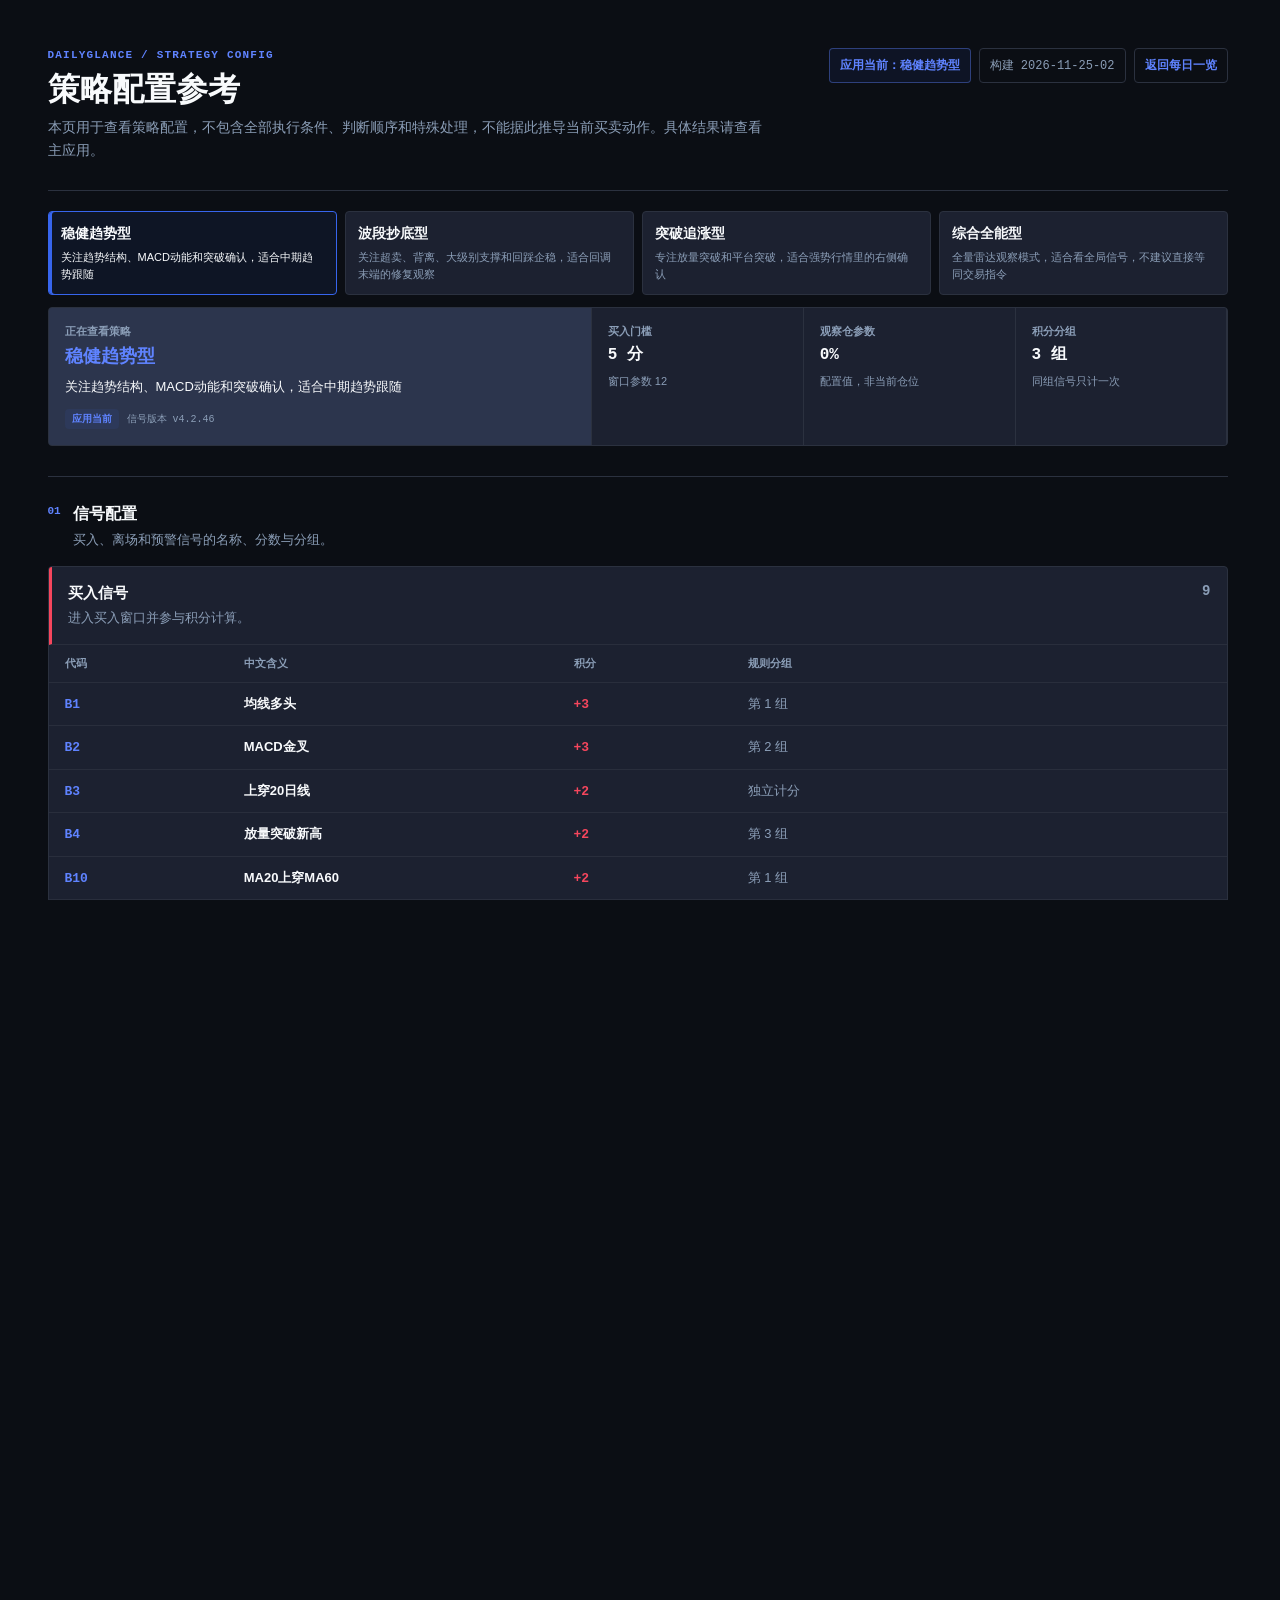
==== commit 603a0bdc: "Release DailyGlance 2026-11-25-02" ====
--- a/strategy-inspector.html
+++ b/strategy-inspector.html
@@ -6,8 +6,8 @@
 <meta name="description" content="DailyGlance 当前生产策略的配置参考，不包含完整执行规则。">
 <title>策略配置参考 · DailyGlance</title>
 <link rel="icon" href="assets/icons/favicon.svg" type="image/svg+xml">
-<link rel="stylesheet" href="assets/css/dailyglance.css?v=20261124-01">
-<link rel="stylesheet" href="assets/css/strategy-inspector.css?v=20261124-01">
+<link rel="stylesheet" href="assets/css/dailyglance.css?v=20261125-02">
+<link rel="stylesheet" href="assets/css/strategy-inspector.css?v=20261125-02">
 </head>
 <body class="strategy-inspector-page">
 <div id="mobileGate" aria-label="电脑端使用提示">
@@ -51,7 +51,7 @@
     </section>
     <footer class="strategy-inspector-footer">仅用于观察、研究和复盘，不构成投资建议。实际行情信号和每日结论请以主应用为准。</footer>
 </main>
-<script src="assets/js/00-strategy-config.js?v=20261124-01"></script>
-<script src="assets/js/strategy-inspector.js?v=20261124-01"></script>
+<script src="assets/js/00-strategy-config.js?v=20261125-02"></script>
+<script src="assets/js/strategy-inspector.js?v=20261125-02"></script>
 </body>
 </html>
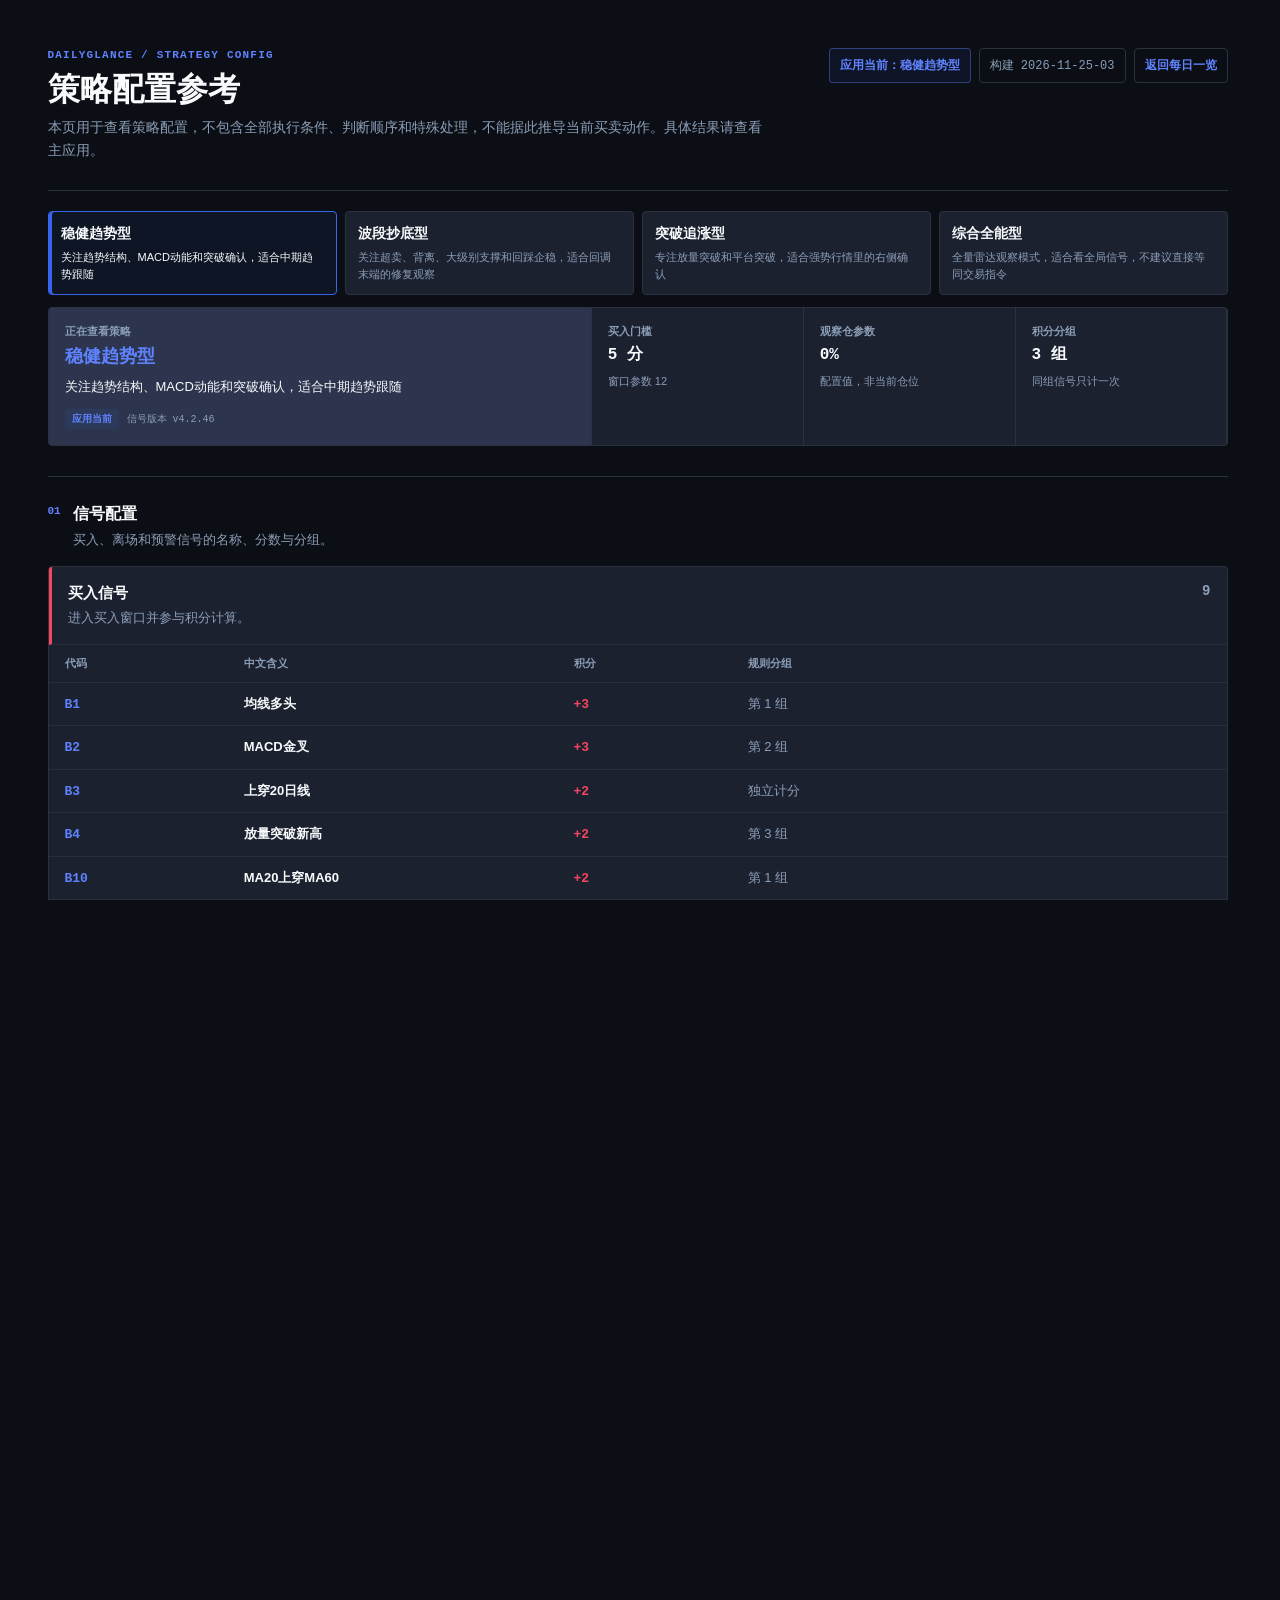
==== commit aa8f5380: "Release DailyGlance 2026-11-25-03" ====
--- a/strategy-inspector.html
+++ b/strategy-inspector.html
@@ -6,8 +6,8 @@
 <meta name="description" content="DailyGlance 当前生产策略的配置参考，不包含完整执行规则。">
 <title>策略配置参考 · DailyGlance</title>
 <link rel="icon" href="assets/icons/favicon.svg" type="image/svg+xml">
-<link rel="stylesheet" href="assets/css/dailyglance.css?v=20261125-02">
-<link rel="stylesheet" href="assets/css/strategy-inspector.css?v=20261125-02">
+<link rel="stylesheet" href="assets/css/dailyglance.css?v=20261125-03">
+<link rel="stylesheet" href="assets/css/strategy-inspector.css?v=20261125-03">
 </head>
 <body class="strategy-inspector-page">
 <div id="mobileGate" aria-label="电脑端使用提示">
@@ -51,7 +51,7 @@
     </section>
     <footer class="strategy-inspector-footer">仅用于观察、研究和复盘，不构成投资建议。实际行情信号和每日结论请以主应用为准。</footer>
 </main>
-<script src="assets/js/00-strategy-config.js?v=20261125-02"></script>
-<script src="assets/js/strategy-inspector.js?v=20261125-02"></script>
+<script src="assets/js/00-strategy-config.js?v=20261125-03"></script>
+<script src="assets/js/strategy-inspector.js?v=20261125-03"></script>
 </body>
 </html>
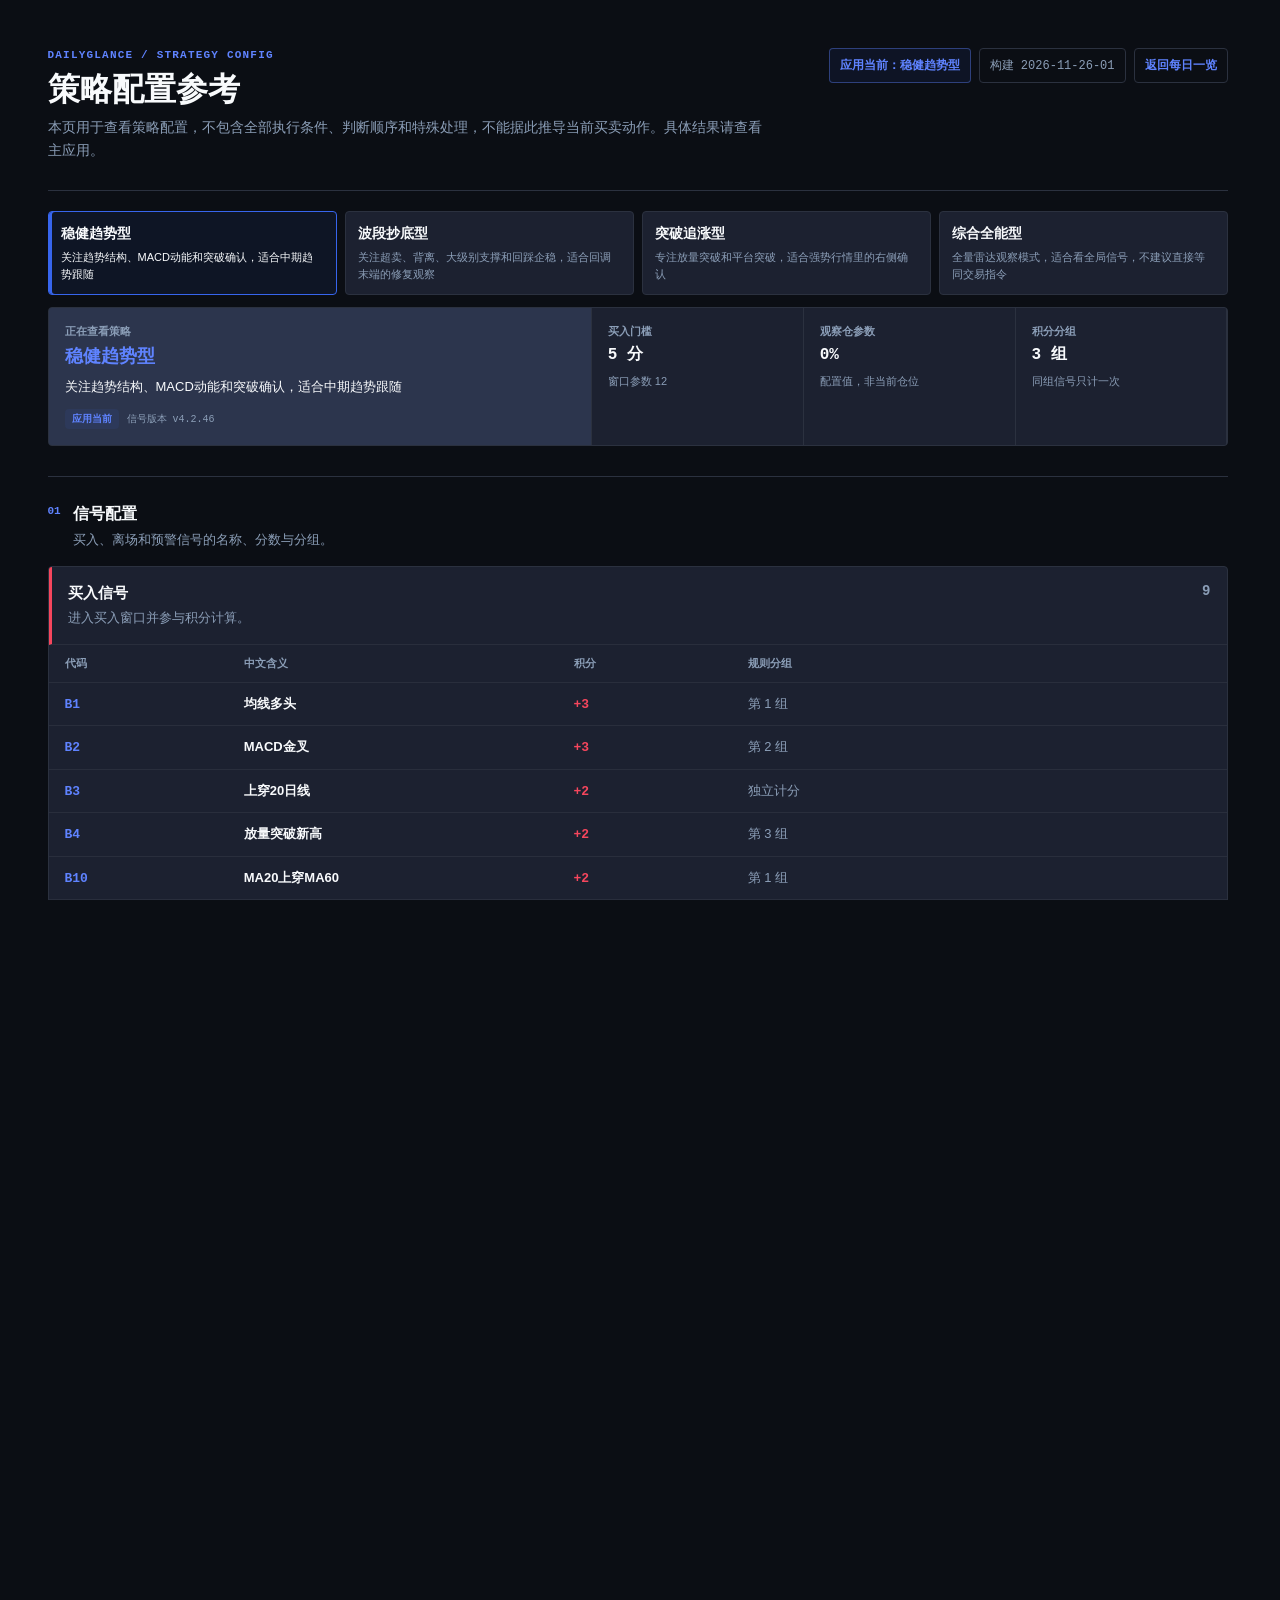
==== commit f35cd38a: "Release DailyGlance 2026-11-26-01" ====
--- a/strategy-inspector.html
+++ b/strategy-inspector.html
@@ -6,8 +6,8 @@
 <meta name="description" content="DailyGlance 当前生产策略的配置参考，不包含完整执行规则。">
 <title>策略配置参考 · DailyGlance</title>
 <link rel="icon" href="assets/icons/favicon.svg" type="image/svg+xml">
-<link rel="stylesheet" href="assets/css/dailyglance.css?v=20261125-03">
-<link rel="stylesheet" href="assets/css/strategy-inspector.css?v=20261125-03">
+<link rel="stylesheet" href="assets/css/dailyglance.css?v=20261126-01">
+<link rel="stylesheet" href="assets/css/strategy-inspector.css?v=20261126-01">
 </head>
 <body class="strategy-inspector-page">
 <div id="mobileGate" aria-label="电脑端使用提示">
@@ -51,7 +51,7 @@
     </section>
     <footer class="strategy-inspector-footer">仅用于观察、研究和复盘，不构成投资建议。实际行情信号和每日结论请以主应用为准。</footer>
 </main>
-<script src="assets/js/00-strategy-config.js?v=20261125-03"></script>
-<script src="assets/js/strategy-inspector.js?v=20261125-03"></script>
+<script src="assets/js/00-strategy-config.js?v=20261126-01"></script>
+<script src="assets/js/strategy-inspector.js?v=20261126-01"></script>
 </body>
 </html>
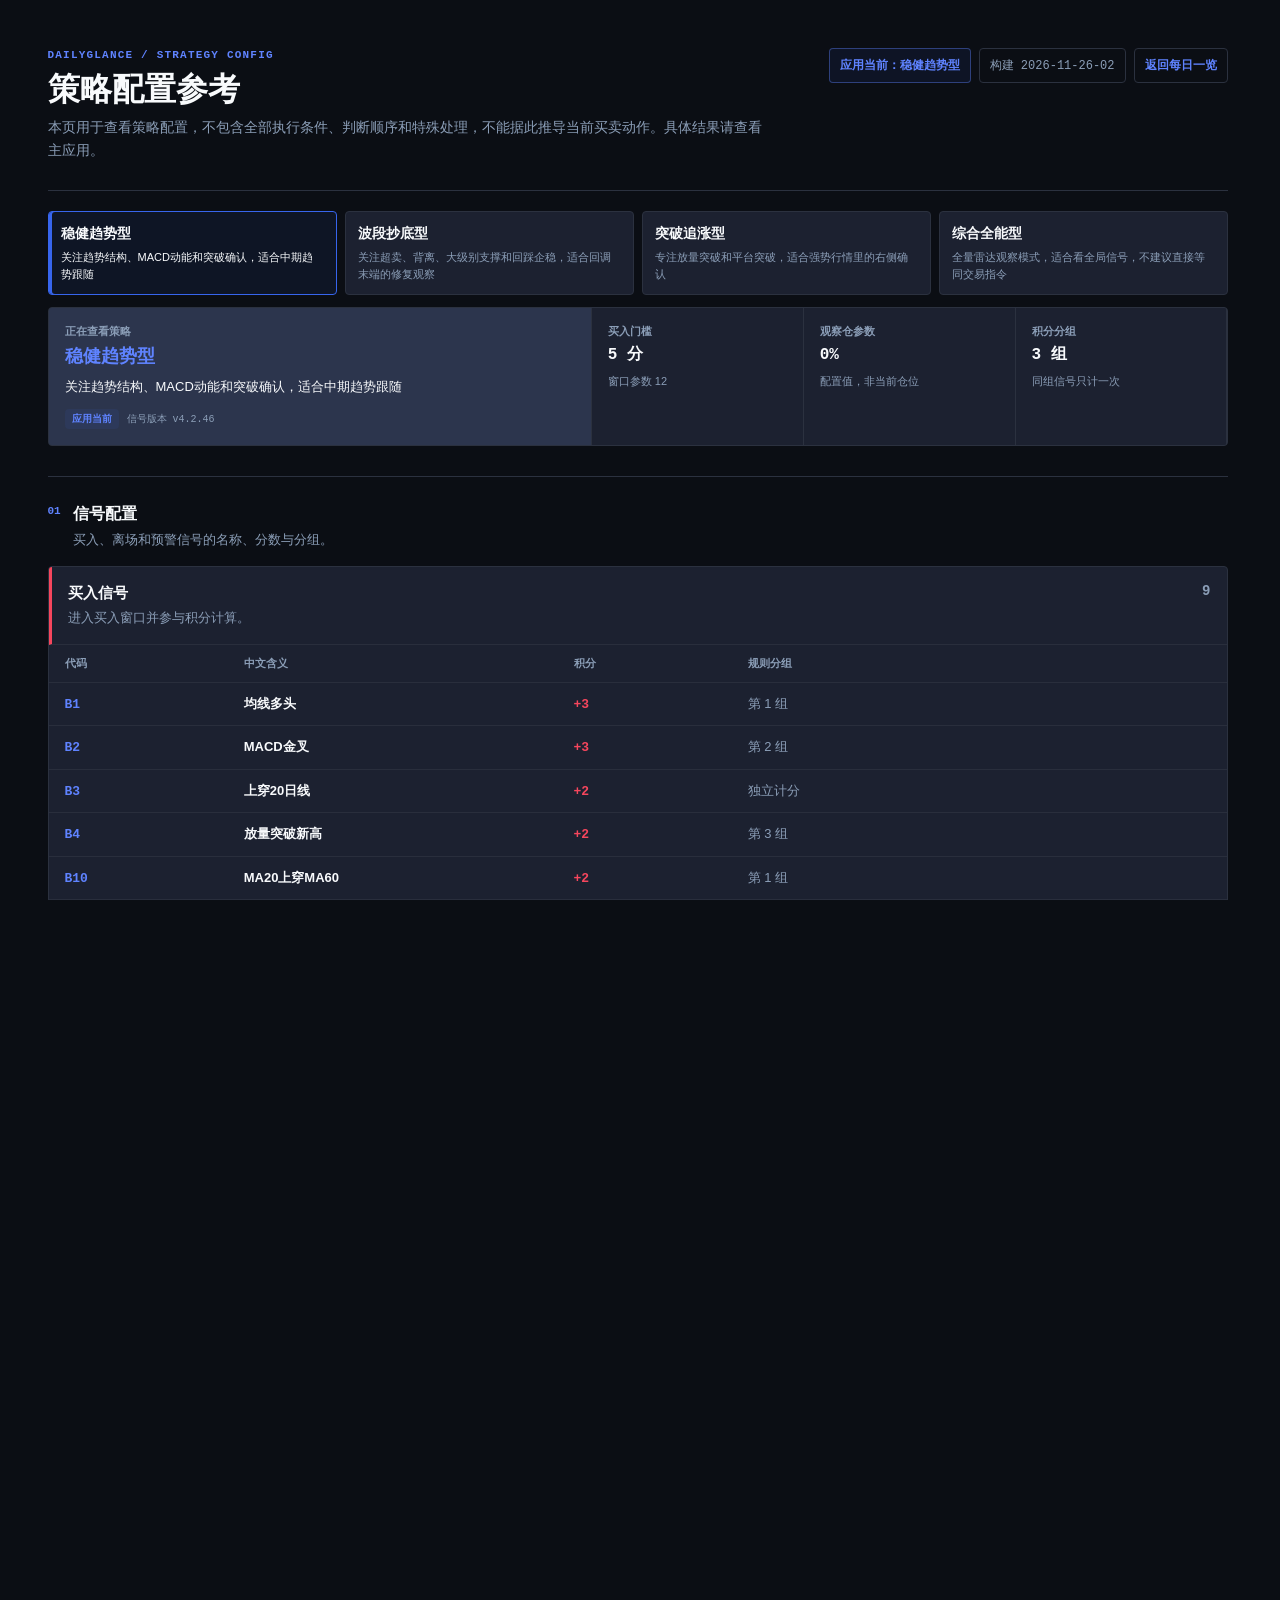
==== commit 37e0d016: "Release DailyGlance 2026-11-26-02" ====
--- a/strategy-inspector.html
+++ b/strategy-inspector.html
@@ -6,8 +6,8 @@
 <meta name="description" content="DailyGlance 当前生产策略的配置参考，不包含完整执行规则。">
 <title>策略配置参考 · DailyGlance</title>
 <link rel="icon" href="assets/icons/favicon.svg" type="image/svg+xml">
-<link rel="stylesheet" href="assets/css/dailyglance.css?v=20261126-01">
-<link rel="stylesheet" href="assets/css/strategy-inspector.css?v=20261126-01">
+<link rel="stylesheet" href="assets/css/dailyglance.css?v=20261126-02">
+<link rel="stylesheet" href="assets/css/strategy-inspector.css?v=20261126-02">
 </head>
 <body class="strategy-inspector-page">
 <div id="mobileGate" aria-label="电脑端使用提示">
@@ -51,7 +51,7 @@
     </section>
     <footer class="strategy-inspector-footer">仅用于观察、研究和复盘，不构成投资建议。实际行情信号和每日结论请以主应用为准。</footer>
 </main>
-<script src="assets/js/00-strategy-config.js?v=20261126-01"></script>
-<script src="assets/js/strategy-inspector.js?v=20261126-01"></script>
+<script src="assets/js/00-strategy-config.js?v=20261126-02"></script>
+<script src="assets/js/strategy-inspector.js?v=20261126-02"></script>
 </body>
 </html>
--- a/assets/css/dailyglance.css
+++ b/assets/css/dailyglance.css
@@ -537,7 +537,7 @@
 
 .custom-modal-msg { margin-bottom: var(--space-6); color: var(--text-main); font-size: var(--text-lg); line-height: 1.6; text-align: left; }
 .custom-modal-btns { display: flex; gap: var(--space-3); justify-content: center; }
-.custom-modal-btn { flex: 1; padding: var(--space-2); border-radius: var(--radius-sm); font-size: var(--text-md); font-weight: 600; cursor: pointer; border: none; transition: all var(--transition-instant); }
+.custom-modal-btn { flex: 1; padding: var(--space-2); border-radius: var(--radius-sm); font-size: var(--text-md); font-weight: 600; cursor: pointer; border: none; transition: background-color var(--transition-instant), filter var(--transition-instant), transform var(--transition-instant); }
 .btn-cancel { background: var(--inner-bg); color: var(--text-main); border: 1px solid var(--border-color); }
 .btn-cancel:hover { background: var(--border-light); }
 .btn-ok { background: var(--blue); color: #fff; }
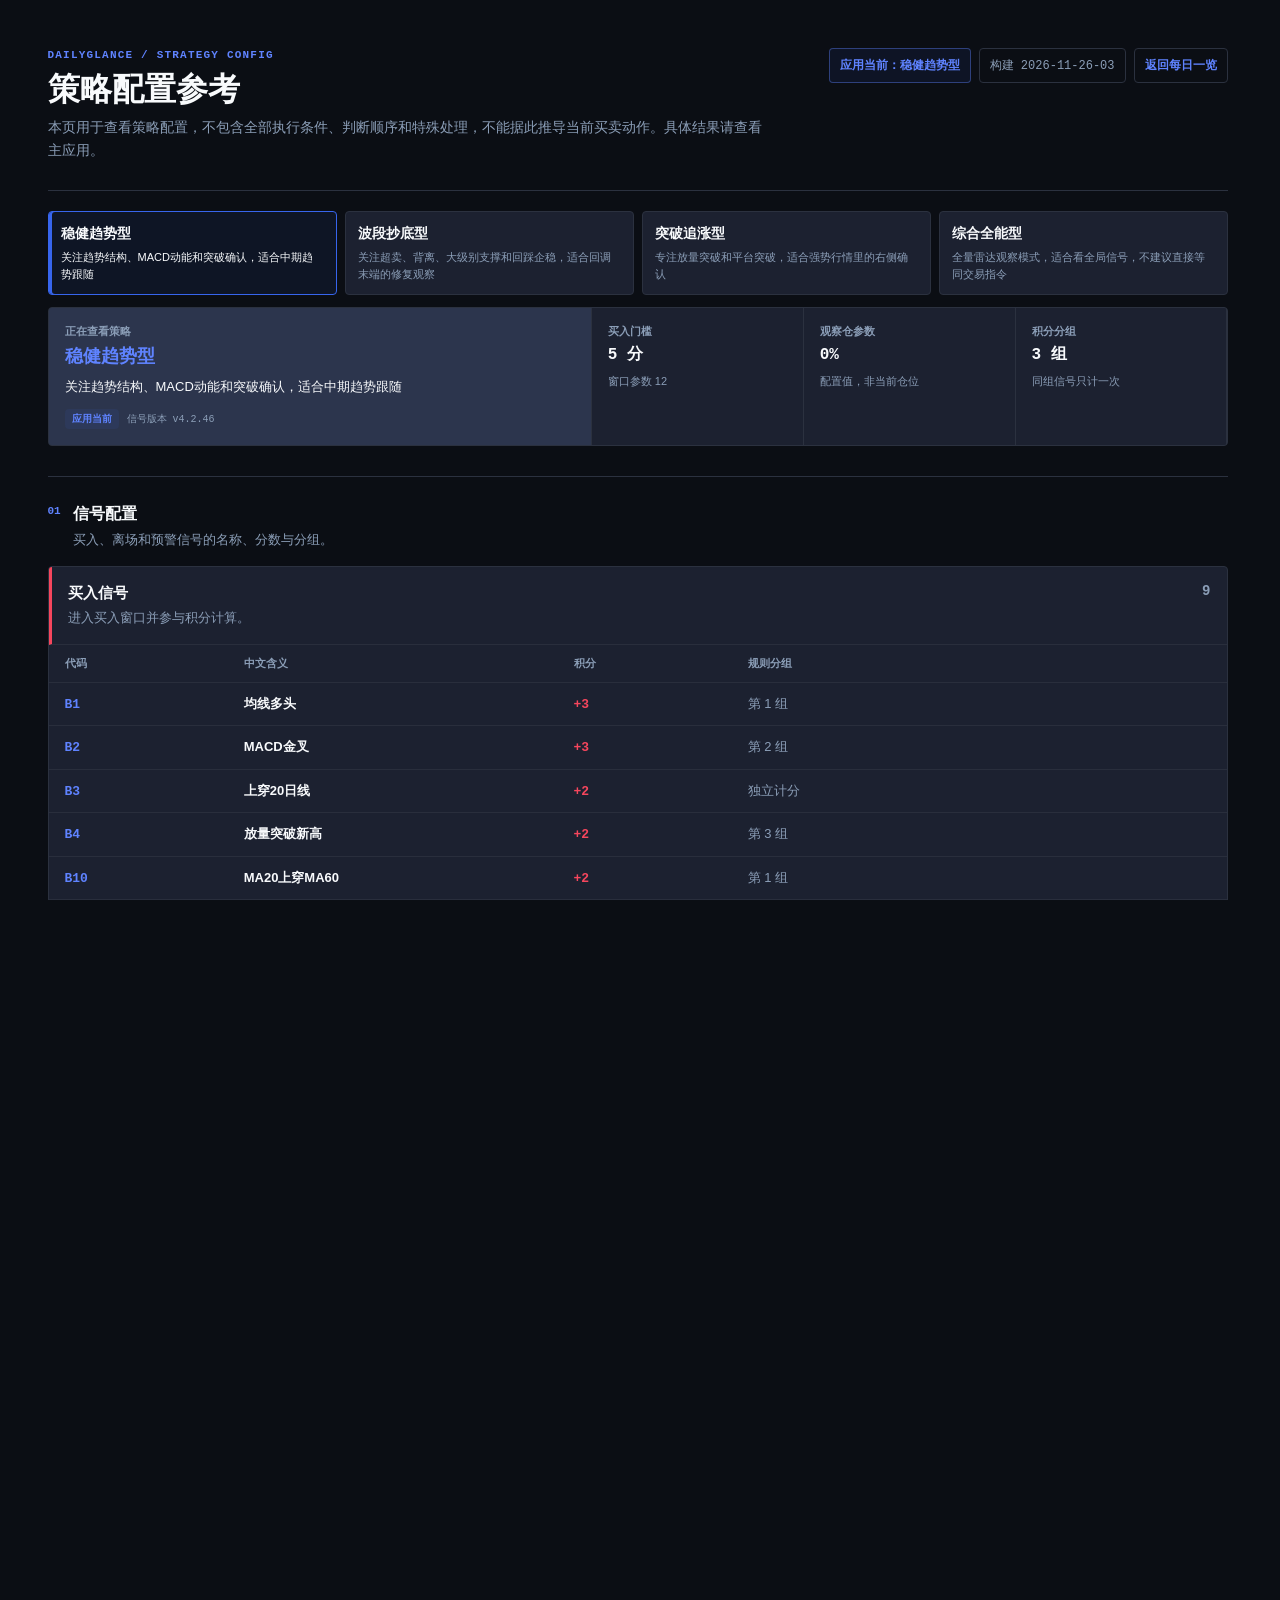
==== commit c9232edd: "Release DailyGlance 2026-11-26-03" ====
--- a/strategy-inspector.html
+++ b/strategy-inspector.html
@@ -6,8 +6,8 @@
 <meta name="description" content="DailyGlance 当前生产策略的配置参考，不包含完整执行规则。">
 <title>策略配置参考 · DailyGlance</title>
 <link rel="icon" href="assets/icons/favicon.svg" type="image/svg+xml">
-<link rel="stylesheet" href="assets/css/dailyglance.css?v=20261126-02">
-<link rel="stylesheet" href="assets/css/strategy-inspector.css?v=20261126-02">
+<link rel="stylesheet" href="assets/css/dailyglance.css?v=20261126-03">
+<link rel="stylesheet" href="assets/css/strategy-inspector.css?v=20261126-03">
 </head>
 <body class="strategy-inspector-page">
 <div id="mobileGate" aria-label="电脑端使用提示">
@@ -51,7 +51,7 @@
     </section>
     <footer class="strategy-inspector-footer">仅用于观察、研究和复盘，不构成投资建议。实际行情信号和每日结论请以主应用为准。</footer>
 </main>
-<script src="assets/js/00-strategy-config.js?v=20261126-02"></script>
-<script src="assets/js/strategy-inspector.js?v=20261126-02"></script>
+<script src="assets/js/00-strategy-config.js?v=20261126-03"></script>
+<script src="assets/js/strategy-inspector.js?v=20261126-03"></script>
 </body>
 </html>
--- a/assets/css/dailyglance.css
+++ b/assets/css/dailyglance.css
@@ -839,6 +839,10 @@
         gap: var(--space-2);
         width: max-content;
     }
+    .dailyglance-app .index-list-items .nav-list-item:not(.active),
+    .dailyglance-app .watchlist-items .nav-list-item:not(.active) {
+        border-color: var(--border-light);
+    }
     .dailyglance-app .index-list-items .nav-list-item {
         width: 158px;
         min-width: 158px;
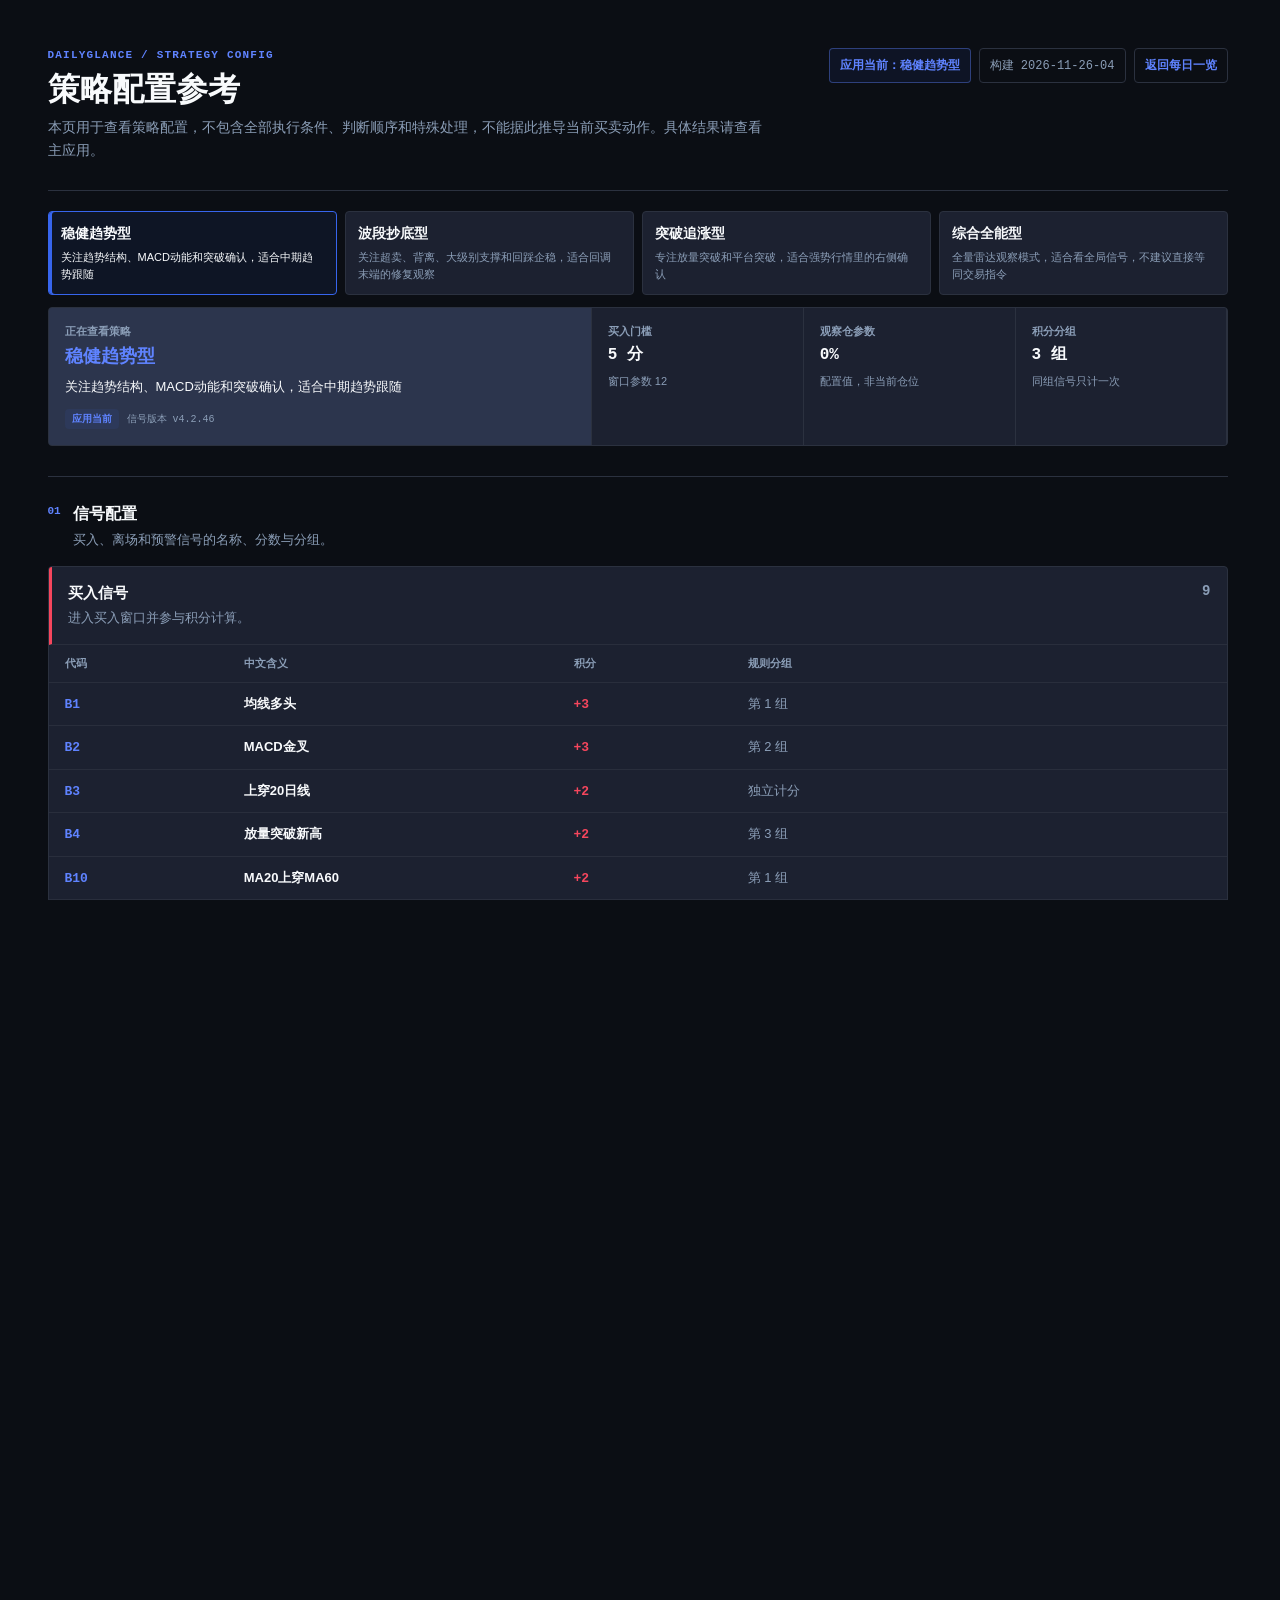
==== commit 530a7565: "Release DailyGlance 2026-11-26-04" ====
--- a/strategy-inspector.html
+++ b/strategy-inspector.html
@@ -6,8 +6,8 @@
 <meta name="description" content="DailyGlance 当前生产策略的配置参考，不包含完整执行规则。">
 <title>策略配置参考 · DailyGlance</title>
 <link rel="icon" href="assets/icons/favicon.svg" type="image/svg+xml">
-<link rel="stylesheet" href="assets/css/dailyglance.css?v=20261126-03">
-<link rel="stylesheet" href="assets/css/strategy-inspector.css?v=20261126-03">
+<link rel="stylesheet" href="assets/css/dailyglance.css?v=20261126-04">
+<link rel="stylesheet" href="assets/css/strategy-inspector.css?v=20261126-04">
 </head>
 <body class="strategy-inspector-page">
 <div id="mobileGate" aria-label="电脑端使用提示">
@@ -51,7 +51,7 @@
     </section>
     <footer class="strategy-inspector-footer">仅用于观察、研究和复盘，不构成投资建议。实际行情信号和每日结论请以主应用为准。</footer>
 </main>
-<script src="assets/js/00-strategy-config.js?v=20261126-03"></script>
-<script src="assets/js/strategy-inspector.js?v=20261126-03"></script>
+<script src="assets/js/00-strategy-config.js?v=20261126-04"></script>
+<script src="assets/js/strategy-inspector.js?v=20261126-04"></script>
 </body>
 </html>
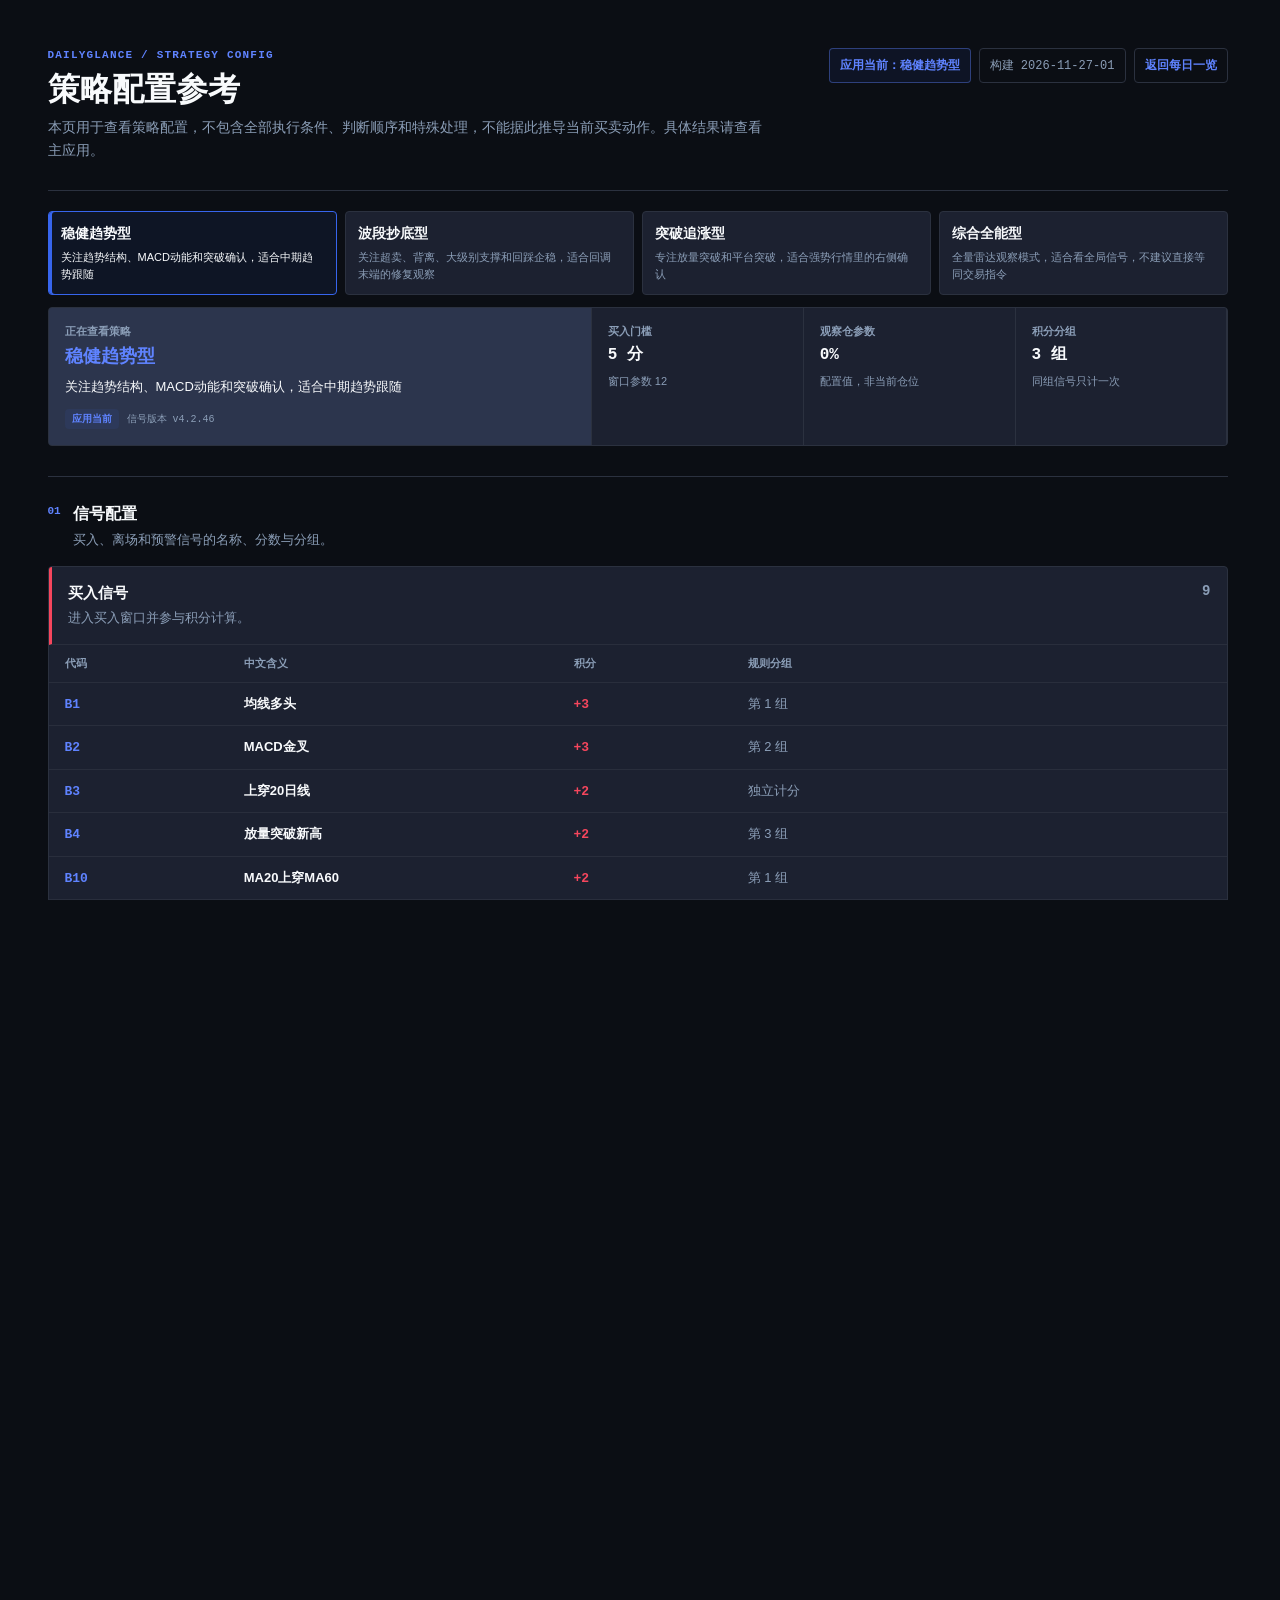
==== commit 49d6968d: "Release DailyGlance 2026-11-27-01: loading and browsing fixes" ====
--- a/strategy-inspector.html
+++ b/strategy-inspector.html
@@ -6,8 +6,8 @@
 <meta name="description" content="DailyGlance 当前生产策略的配置参考，不包含完整执行规则。">
 <title>策略配置参考 · DailyGlance</title>
 <link rel="icon" href="assets/icons/favicon.svg" type="image/svg+xml">
-<link rel="stylesheet" href="assets/css/dailyglance.css?v=20261126-04">
-<link rel="stylesheet" href="assets/css/strategy-inspector.css?v=20261126-04">
+<link rel="stylesheet" href="assets/css/dailyglance.css?v=20261127-01">
+<link rel="stylesheet" href="assets/css/strategy-inspector.css?v=20261127-01">
 </head>
 <body class="strategy-inspector-page">
 <div id="mobileGate" aria-label="电脑端使用提示">
@@ -51,7 +51,7 @@
     </section>
     <footer class="strategy-inspector-footer">仅用于观察、研究和复盘，不构成投资建议。实际行情信号和每日结论请以主应用为准。</footer>
 </main>
-<script src="assets/js/00-strategy-config.js?v=20261126-04"></script>
-<script src="assets/js/strategy-inspector.js?v=20261126-04"></script>
+<script src="assets/js/00-strategy-config.js?v=20261127-01"></script>
+<script src="assets/js/strategy-inspector.js?v=20261127-01"></script>
 </body>
 </html>
